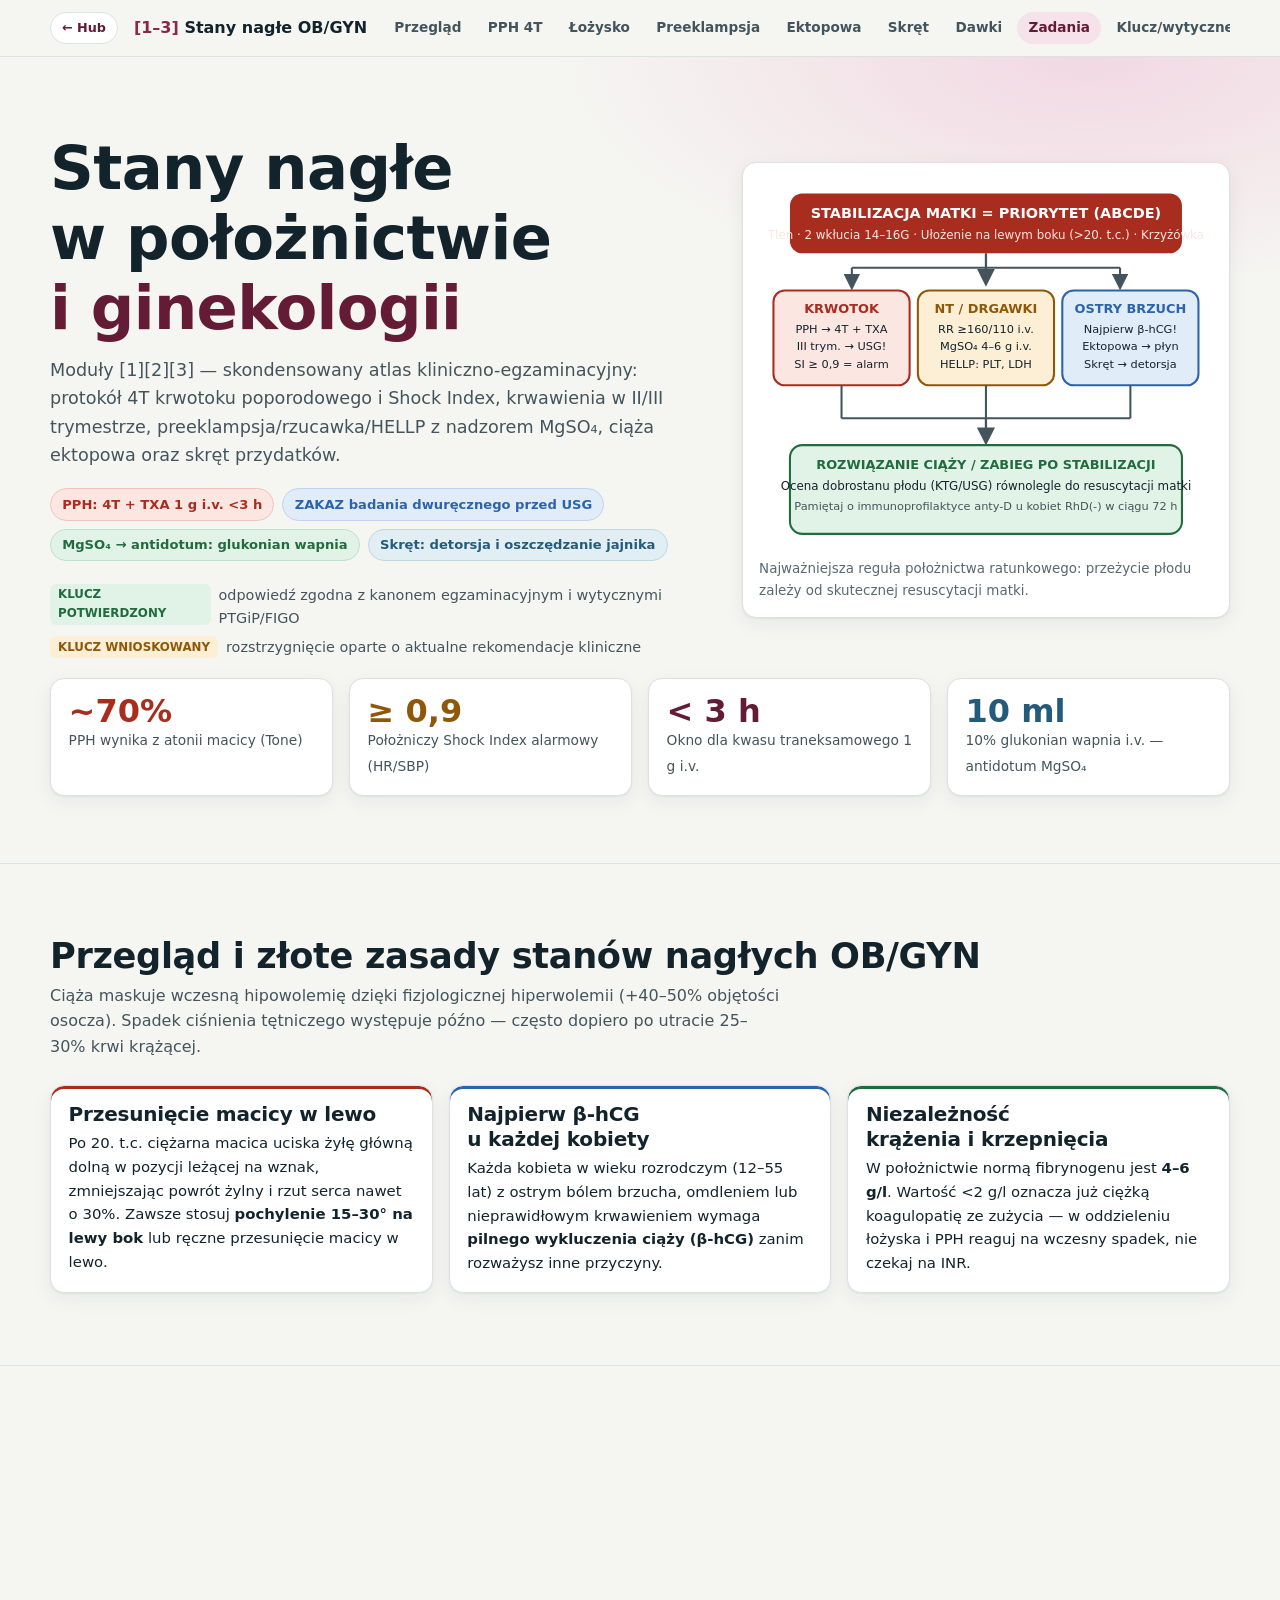
==== atlasy/modul-1-stany-nagle-poloznicze/index.html @ 87014110 "Add Ginekologia & Położnictwo V Hub" ====
<!DOCTYPE html>
<html lang="pl">
<head>
<script>
try{
  if(window.self!==window.top)document.documentElement.classList.add('hub-embedded');
  const t=localStorage.getItem('ginpol_hub_theme')||'auto';
  if(t==='dark'||(t==='auto'&&window.matchMedia('(prefers-color-scheme: dark)').matches))document.documentElement.dataset.theme='dark';
}catch(e){}
window.addEventListener('storage',e=>{
  if(e.key==='ginpol_hub_theme'){
    const t=e.newValue||'auto';
    if(t==='dark'||(t==='auto'&&window.matchMedia('(prefers-color-scheme: dark)').matches))document.documentElement.dataset.theme='dark';
    else delete document.documentElement.dataset.theme;
  }
});
window.addEventListener('message',e=>{
  if(e.data&&e.data.type==='SET_THEME'){
    if(e.data.theme==='dark')document.documentElement.dataset.theme='dark';
    else delete document.documentElement.dataset.theme;
  }
});
</script>
<meta charset="utf-8">
<meta name="viewport" content="width=device-width,initial-scale=1,viewport-fit=cover">
<title>[1–3] Stany nagłe w położnictwie i ginekologii — atlas kliniczny</title>
<link rel="preconnect" href="https://api.fontshare.com">
<link href="https://api.fontshare.com/v2/css?f[]=satoshi@400,500,700&f[]=cabinet-grotesk@700,800&display=swap" rel="stylesheet" crossorigin="anonymous" media="print" onload="this.media='all'"><noscript><link href="https://api.fontshare.com/v2/css?f[]=satoshi@400,500,700&f[]=cabinet-grotesk@700,800&display=swap" rel="stylesheet" crossorigin="anonymous"></noscript>
<link rel="stylesheet" href="../atlas-base.css">
<link rel="stylesheet" href="style.css">
<link rel="stylesheet" href="../atlas-mobile.css">
</head>
<body>
<nav class="nav" aria-label="Nawigacja sekcji atlasu"><div class="wrap">
  <a class="hub-back" href="../../index.html#/atlasy">← Hub</a>
  <div class="brand"><b>[1–3]</b> <span>Stany nagłe OB/GYN</span></div>
  <ul id="navlist">
    <li><a href="#przeglad">Przegląd</a></li>
    <li><a href="#pph">PPH 4T</a></li>
    <li><a href="#lozysko">Łożysko</a></li>
    <li><a href="#preeklampsja">Preeklampsja</a></li>
    <li><a href="#ektopowa">Ektopowa</a></li>
    <li><a href="#skret">Skręt</a></li>
    <li><a href="#dawki">Dawki</a></li>
    <li><a href="#zadania">Zadania</a></li>
    <li><a href="#klucz">Klucz/wytyczne</a></li>
    <li><a href="#pulapki">Pułapki</a></li>
  </ul>
</div></nav>

<header class="hero"><div class="wrap grid">
  <div>
    <h1>Stany nagłe w położnictwie<br><span>i ginekologii</span></h1>
    <p class="sub">Moduły [1][2][3] — skondensowany atlas kliniczno-egzaminacyjny: protokół 4T krwotoku poporodowego i Shock Index, krwawienia w II/III trymestrze, preeklampsja/rzucawka/HELLP z nadzorem MgSO₄, ciąża ektopowa oraz skręt przydatków.</p>
    <div class="chips">
      <span class="chip s">PPH: 4T + TXA 1 g i.v. &lt;3 h</span>
      <span class="chip i">ZAKAZ badania dwuręcznego przed USG</span>
      <span class="chip e">MgSO₄ → antidotum: glukonian wapnia</span>
      <span class="chip f">Skręt: detorsja i oszczędzanie jajnika</span>
    </div>
    <div class="legend">
      <div><span class="kb src">KLUCZ POTWIERDZONY</span> odpowiedź zgodna z kanonem egzaminacyjnym i wytycznymi PTGiP/FIGO</div>
      <div><span class="kb inf">KLUCZ WNIOSKOWANY</span> rozstrzygnięcie oparte o aktualne rekomendacje kliniczne</div>
    </div>
  </div>
  <figure class="fig" aria-label="Schemat szybkiego triażu w stanach nagłych OB/GYN">
    <svg viewBox="0 0 440 360" role="img" aria-label="Schemat ABCDE i kierunków działania w stanach nagłych położniczo-ginekologicznych">
      <defs>
        <marker id="arr1" markerWidth="8" markerHeight="8" refX="6" refY="4" orient="auto">
          <path d="M0,0 L8,4 L0,8 Z" fill="#44545D"/>
        </marker>
      </defs>
      <rect x="30" y="14" width="380" height="58" rx="12" fill="#A82D1E"/>
      <text x="220" y="38" text-anchor="middle" font-size="14" font-weight="800" fill="#FFFFFF">STABILIZACJA MATKI = PRIORYTET (ABCDE)</text>
      <text x="220" y="58" text-anchor="middle" font-size="11.5" fill="#FBE6E2">Tlen · 2 wkłucia 14–16G · Ułożenie na lewym boku (&gt;20. t.c.) · Krzyżówka</text>

      <line x1="220" y1="72" x2="220" y2="100" stroke="#44545D" stroke-width="2.2" marker-end="url(#arr1)"/>
      <line x1="90" y1="86" x2="350" y2="86" stroke="#44545D" stroke-width="2"/>
      <line x1="90" y1="86" x2="90" y2="104" stroke="#44545D" stroke-width="2" marker-end="url(#arr1)"/>
      <line x1="350" y1="86" x2="350" y2="104" stroke="#44545D" stroke-width="2" marker-end="url(#arr1)"/>

      <rect x="14" y="108" width="132" height="92" rx="11" fill="#FBE6E2" stroke="#A82D1E" stroke-width="2"/>
      <text x="80" y="130" text-anchor="middle" font-size="12.5" font-weight="800" fill="#A82D1E">KRWOTOK</text>
      <text x="80" y="149" text-anchor="middle" font-size="11" fill="#13232C">PPH → 4T + TXA</text>
      <text x="80" y="166" text-anchor="middle" font-size="11" fill="#13232C">III trym. → USG!</text>
      <text x="80" y="183" text-anchor="middle" font-size="11" fill="#13232C">SI ≥ 0,9 = alarm</text>

      <rect x="154" y="108" width="132" height="92" rx="11" fill="#FCEFD6" stroke="#8F5808" stroke-width="2"/>
      <text x="220" y="130" text-anchor="middle" font-size="12.5" font-weight="800" fill="#8F5808">NT / DRGAWKI</text>
      <text x="220" y="149" text-anchor="middle" font-size="11" fill="#13232C">RR ≥160/110 i.v.</text>
      <text x="220" y="166" text-anchor="middle" font-size="11" fill="#13232C">MgSO₄ 4–6 g i.v.</text>
      <text x="220" y="183" text-anchor="middle" font-size="11" fill="#13232C">HELLP: PLT, LDH</text>

      <rect x="294" y="108" width="132" height="92" rx="11" fill="#E1ECF9" stroke="#2B63AE" stroke-width="2"/>
      <text x="360" y="130" text-anchor="middle" font-size="12.5" font-weight="800" fill="#2B63AE">OSTRY BRZUCH</text>
      <text x="360" y="149" text-anchor="middle" font-size="11" fill="#13232C">Najpierw β-hCG!</text>
      <text x="360" y="166" text-anchor="middle" font-size="11" fill="#13232C">Ektopowa → płyn</text>
      <text x="360" y="183" text-anchor="middle" font-size="11" fill="#13232C">Skręt → detorsja</text>

      <line x1="80" y1="200" x2="80" y2="232" stroke="#44545D" stroke-width="2"/>
      <line x1="220" y1="200" x2="220" y2="232" stroke="#44545D" stroke-width="2"/>
      <line x1="360" y1="200" x2="360" y2="232" stroke="#44545D" stroke-width="2"/>
      <line x1="80" y1="232" x2="360" y2="232" stroke="#44545D" stroke-width="2"/>
      <line x1="220" y1="232" x2="220" y2="254" stroke="#44545D" stroke-width="2.2" marker-end="url(#arr1)"/>

      <rect x="30" y="258" width="380" height="86" rx="12" fill="#E1F3E7" stroke="#216B3E" stroke-width="2"/>
      <text x="220" y="281" text-anchor="middle" font-size="12.5" font-weight="800" fill="#216B3E">ROZWIĄZANIE CIĄŻY / ZABIEG PO STABILIZACJI</text>
      <text x="220" y="301" text-anchor="middle" font-size="11.5" fill="#13232C">Ocena dobrostanu płodu (KTG/USG) równolegle do resuscytacji matki</text>
      <text x="220" y="321" text-anchor="middle" font-size="11" fill="#44545D">Pamiętaj o immunoprofilaktyce anty-D u kobiet RhD(-) w ciągu 72 h</text>
    </svg>
    <figcaption>Najważniejsza reguła położnictwa ratunkowego: przeżycie płodu zależy od skutecznej resuscytacji matki.</figcaption>
  </figure>
</div>
<div class="wrap">
  <div class="kpis">
    <div class="kpi r"><b>~70%</b><span>PPH wynika z atonii macicy (Tone)</span></div>
    <div class="kpi a"><b>≥ 0,9</b><span>Położniczy Shock Index alarmowy (HR/SBP)</span></div>
    <div class="kpi"><b>&lt; 3 h</b><span>Okno dla kwasu traneksamowego 1 g i.v.</span></div>
    <div class="kpi v"><b>10 ml</b><span>10% glukonian wapnia i.v. — antidotum MgSO₄</span></div>
  </div>
</div></header>

<main>
<!-- ============ PRZEGLĄD ============ -->
<section id="przeglad"><div class="wrap">
  <h2>Przegląd i złote zasady stanów nagłych OB/GYN</h2>
  <p class="lead">Ciąża maskuje wczesną hipowolemię dzięki fizjologicznej hiperwolemii (+40–50% objętości osocza). Spadek ciśnienia tętniczego występuje późno — często dopiero po utracie 25–30% krwi krążącej.</p>
  <div class="grid3">
    <div class="tcard r">
      <h3>Przesunięcie macicy w lewo</h3>
      <p>Po 20. t.c. ciężarna macica uciska żyłę główną dolną w pozycji leżącej na wznak, zmniejszając powrót żylny i rzut serca nawet o 30%. Zawsze stosuj <b>pochylenie 15–30° na lewy bok</b> lub ręczne przesunięcie macicy w lewo.</p>
    </div>
    <div class="tcard b">
      <h3>Najpierw β-hCG u każdej kobiety</h3>
      <p>Każda kobieta w wieku rozrodczym (12–55 lat) z ostrym bólem brzucha, omdleniem lub nieprawidłowym krwawieniem wymaga <b>pilnego wykluczenia ciąży (β-hCG)</b> zanim rozważysz inne przyczyny.</p>
    </div>
    <div class="tcard g">
      <h3>Niezależność krążenia i krzepnięcia</h3>
      <p>W położnictwie normą fibrynogenu jest <b>4–6 g/l</b>. Wartość &lt;2 g/l oznacza już ciężką koagulopatię ze zużycia — w oddzieleniu łożyska i PPH reaguj na wczesny spadek, nie czekaj na INR.</p>
    </div>
  </div>
</div></section>

<!-- ============ PPH ============ -->
<section id="pph"><div class="wrap">
  <h2>Krwotok poporodowy (PPH) — protokół 4T i Shock Index</h2>
  <p class="lead">Definicja klasyczna PTGiP/WHO: utrata krwi ≥500 ml po porodzie drogami natury lub ≥1000 ml po cięciu cesarskim (pierwotny ≤24 h, wtórny &gt;24 h do 6–12 tyg.). Wybierz element 4T, aby zobaczyć postępowanie.</p>

  <div class="t4-grid" id="t4Tabs" role="tablist" aria-label="Przyczyny PPH 4T">
    <button class="t4-btn" role="tab" aria-selected="true" data-t4="tone">
      <span class="t4-pct">70%</span>
      <strong>1. Tone (Atonia)</strong>
      <small>Miękka, wysoka macica</small>
    </button>
    <button class="t4-btn" role="tab" aria-selected="false" data-t4="trauma">
      <span class="t4-pct">20%</span>
      <strong>2. Trauma (Urazy)</strong>
      <small>Twarda macica + krew</small>
    </button>
    <button class="t4-btn" role="tab" aria-selected="false" data-t4="tissue">
      <span class="t4-pct">10%</span>
      <strong>3. Tissue (Tkanki)</strong>
      <small>Resztki łożyska, PAS</small>
    </button>
    <button class="t4-btn" role="tab" aria-selected="false" data-t4="thrombin">
      <span class="t4-pct">1%</span>
      <strong>4. Thrombin (DIC)</strong>
      <small>Brak skrzepu, fibrynogen &lt;2</small>
    </button>
  </div>
  <div class="card" id="t4Panel" role="tabpanel"></div>

  <div class="grid2" style="margin-top:1.2rem">
    <div class="card">
      <h3>Indeks wstrząsowy (Shock Index = HR / SBP)</h3>
      <p class="small">W położnictwie czulszy od samego RR i szacowania wizualnego objętości krwi (które zaniża stratę o 30–50%).</p>
      <div class="si-calc">
        <label>Tętno — HR (/min)<input type="number" id="siHr" value="112" min="40" max="220"></label>
        <label>Ciśnienie skurczowe — SBP (mmHg)<input type="number" id="siSbp" value="95" min="40" max="220"></label>
        <div class="si-res" id="siOut" role="status"></div>
      </div>
      <div class="tw" style="margin-top:.85rem"><table id="siTable"></table></div>
    </div>
    <div class="card">
      <h3>Pierwsze 15 minut w PPH — sekwencja ratunkowa</h3>
      <div class="steps" style="margin-top:.7rem">
        <div class="step r"><div><b>Wezwij pomoc i oznacz czas „0”</b> — położnik, anestezjolog, bank krwi; 2 wkłucia 14–16G, krew na krzyżówkę, morfologię i fibrynogen.</div></div>
        <div class="step"><div><b>Masaż macicy + cewnik Foleya</b> — pusty pęcherz ułatwia obkurczenie macicy i pozwala mierzyć godzinową diurezę.</div></div>
        <div class="step b"><div><b>Uterotoniki + TXA 1 g i.v.</b> — oksytocyna 5 j.m. i.v. + wlew; TXA 1 g i.v. w 10 min (&lt;3 h od porodu). Unikaj metyloergometryny w NT!</div></div>
        <div class="step a"><div><b>Szukaj przyczyny (4T)</b> — kontrola popłodu, wzierniki (szyjka/pochwa), USG jamy macicy, korekcja fibrynogenu (&lt;2 g/l).</div></div>
        <div class="step g"><div><b>Eskalacja hemostatyczna</b> — balon Bakri, szew B-Lynch, embolizacja/podwiązanie tętnic macicznych, w ostateczności histerektomia.</div></div>
      </div>
    </div>
  </div>
</div></section>

<!-- ============ ŁOŻYSKO ============ -->
<section id="lozysko"><div class="wrap">
  <h2>Krwawienie w II/III trymestrze: łożysko przodujące vs oddzielenie</h2>
  <p class="lead">Dwie kluczowe przyczyny krwawienia przedporodowego wymagające odmiennego postępowania. Różnicowanie opiera się na bólu, napięciu macicy, stanie płodu i wyniku USG.</p>

  <div class="callout red" style="margin-bottom:1.2rem">
    <b class="k">ZAKAZ BADANIA DWURĘCZNEGO PRZED USG!</b>
    U każdej ciężarnej po 20. t.c. z krwawieniem z dróg rodnych badanie palpacyjne przez pochwę przed wykluczeniem łożyska przodującego (<em>placenta praevia</em>) w USG może rozerwać naczynia łożyskowe i wywołać katastrofalny, śmiertelny krwotok. Najpierw USG!
  </div>

  <div class="tw"><table class="vs" id="placentaTable"></table></div>

  <div class="grid2" style="margin-top:1.1rem">
    <div class="callout amber">
      <b class="k">Naczynia przodujące (Vasa praevia)</b>
      Pęknięcie błon płodowych (spontaniczne lub amniotomia) + natychmiastowe bezbolesne krwawienie + <b>nagła ciężka bradykardia / zapis sinusoidalny płodu</b>. Krew jest krwią PŁODU — wykrwawienie następuje w minuty → natychmiastowe cięcie cesarskie!
    </div>
    <div class="callout blue">
      <b class="k">Pęknięcie macicy (Ruptura uteri)</b>
      Pacjentka z blizną po CC w trakcie porodu: nagły rozrywający ból, ustanie czynności skurczowej, wycofanie części przodującej, ciężka bradykardia płodu i wstrząs matki → natychmiastowa laparotomia.
    </div>
  </div>
</div></section>

<!-- ============ PREEKLAMPSJA ============ -->
<section id="preeklampsja"><div class="wrap">
  <h2>Preeklampsja, rzucawka i zespół HELLP</h2>
  <p class="lead">Preeklampsja to nowo powstałe nadciśnienie tętnicze (≥140/90 mmHg po 20. t.c.) z towarzyszącym białkomoczem LUB objawami uszkodzenia narządowego. Jedynym leczeniem przyczynowym jest zakończenie ciąży.</p>

  <div class="grid3">
    <div class="tcard a">
      <h3>Cechy ciężkiej preeklampsji</h3>
      <ul>
        <li>RR ≥160/110 mmHg (2 pomiary w odstępie 15 min — stan nagły!)</li>
        <li>Małopłytkowość &lt;100 G/l</li>
        <li>Wzrost AST/ALT ≥2× GGN lub silny ból w prawym podżebrzu/nadbrzuszu</li>
        <li>Kreatynina &gt;1,1 mg/dl (lub podwojenie)</li>
        <li>Obrzęk płuc</li>
        <li>Zaburzenia OUN/wzrokowe (ból głowy, mroczki, wygórowane odruchy)</li>
      </ul>
    </div>
    <div class="tcard r">
      <h3>Zespół HELLP (kryteria Tennessee)</h3>
      <ul>
        <li><b>H — Hemolysis:</b> LDH &gt;600 U/l, schizocyty w rozmazie, ↓ haptoglobina, ↑ bilirubina pośrednia</li>
        <li><b>EL — Elevated Liver enzymes:</b> AST/ALT ≥2× GGN (&gt;70 U/l)</li>
        <li><b>LP — Low Platelets:</b> PLT &lt;100 G/l (klasa I &lt;50 G/l)</li>
      </ul>
      <p class="small" style="margin-top:.5rem">Uwaga: u 15–20% pacjentek z HELLP RR lub białkomocz mogą być początkowo prawidłowe!</p>
    </div>
    <div class="tcard v">
      <h3>Rzucawka (Eclampsia)</h3>
      <ul>
        <li>Nowe napady toniczno-kloniczne u kobiety z preeklampsją (przed, w trakcie lub nawet do 4–6 tyg. po porodzie).</li>
        <li><b>Kolejność:</b> zabezpiecz drogi oddechowe (lewy bok) + tlen → <b>MgSO₄ 4–6 g i.v.</b> (lek I rzutu, skuteczniejszy niż diazepam/fenytoina!) → obniż RR &lt;160/110.</li>
        <li><b>Dopiero po stabilizacji</b> zdecyduj o rozwiązaniu ciąży.</li>
      </ul>
    </div>
  </div>

  <div class="grid2" style="margin-top:1.1rem">
    <div class="card">
      <h3>Protokół i monitorowanie siarczanu magnezu (MgSO₄)</h3>
      <ul class="tight" style="margin-top:.45rem">
        <li><b>Dawka nasycająca:</b> 4–6 g i.v. w 15–20 minut.</li>
        <li><b>Wlew podtrzymujący:</b> 1–2 g/h i.v. w pompie infuzyjnej przez minimum 24 h od porodu lub ostatniego napadu.</li>
        <li><b>Obowiązkowe monitorowanie przyłóżkowe:</b>
          (1) obecność odruchów kolanowych,
          (2) częstość oddechów ≥12–16/min,
          (3) diureza godzinowa ≥25–30 ml/h (Mg²⁺ wydalany wyłącznie przez nerki!).</li>
      </ul>
    </div>
    <div class="callout red">
      <b class="k">Zatrucie MgSO₄ i antidotum</b>
      Progresja objawów toksyczności: <b>zniesienie odruchów kolanowych</b> (7–10 mEq/l) → <b>depresja oddechowa &lt;12/min</b> (10–13 mEq/l) → <b>zatrzymanie krążenia</b> (&gt;15–25 mEq/l).<br>
      <b>Postępowanie natychmiastowe:</b> wstrzymaj wlew MgSO₄, podaj tlen i wstrzyknij <b>10% glukonian wapnia 10 ml (= 1 g) i.v. powoli w ciągu 3–5 minut</b>. Nie czekaj na wynik magnezu z laboratorium!
    </div>
  </div>
</div></section>

<!-- ============ CIĄŻA EKTOPOWA ============ -->
<section id="ektopowa"><div class="wrap">
  <h2>Ciąża ektopowa (pozamaciczna)</h2>
  <p class="lead">Najczęstsza przyczyna zgonów ciężarnych w I trymestrze (95% w jajowodzie, głównie bańka). Klasyczna triada (brak miesiączki + ból podbrzusza + plamienie) występuje tylko u części pacjentek.</p>

  <div class="grid2">
    <div class="card">
      <h3>Algorytm diagnostyczny (β-hCG + USG TV)</h3>
      <div class="flow" style="margin-top:.7rem">
        <div class="fn start">Dodatni test ciążowy + ból / plamienie w I trymestrze</div>
        <div class="ar">▼</div>
        <div class="fn amber"><b>Ocena stabilności hemodynamicznej + USG TV + β-hCG</b><small>Strefa dyskryminacyjna USG TV: 1500–2000 (wg nowszych ACOG do 3500) mIU/ml</small></div>
        <div class="ar">▼</div>
        <div class="branch">
          <div>
            <div class="fn red"><b>Niestabilna / wolny płyn / objaw Kehra</b><small>Pęknięta ciąża ektopowa</small></div>
            <div class="ar">▼</div>
            <div class="fn red"><b>Pilna operacja + resuscytacja</b><small>Laparoskopia (salpingektomia) lub laparotomia. ZAKAZ MTX!</small></div>
          </div>
          <div>
            <div class="fn green"><b>Stabilna, niepęknięta</b><small>Brak FHR, pęcherzyk &lt;3,5–4 cm, β-hCG &lt;5000</small></div>
            <div class="ar">▼</div>
            <div class="fn blue"><b>Metotreksat 50 mg/m² i.m.</b><small>Kontrola β-hCG dzień 4. i 7. (oczekiwany spadek ≥15%)</small></div>
          </div>
        </div>
      </div>
    </div>
    <div class="stack">
      <div class="card">
        <h3>Kinetyka β-hCG i pułapki</h3>
        <ul class="tight" style="margin-top:.45rem">
          <li>W prawidłowej wczesnej ciąży wewnątrzmacicznej β-hCG rośnie o min. <b>53–66% w ciągu 48 h</b> (klasycznie „podwaja się”).</li>
          <li>Wzrost wolniejszy, plateau lub powolny spadek przy pustej jamie macicy silnie sugeruje ciążę ektopową (PUL — <em>pregnancy of unknown location</em>).</li>
          <li><b>Pseudopęcherzyk</b> w jamie macicy (płyn w środku bez obrączki trofoblastu i bez pęcherzyka żółtkowego) nie potwierdza ciąży wewnątrzmacicznej!</li>
          <li><b>Objaw Kehra:</b> ból promieniujący do barku wskutek drażnienia kopuły przepony przez krew w jamie otrzewnej.</li>
        </ul>
      </div>
      <div class="callout amber">
        <b class="k">Bezwzględne przeciwwskazania do metotreksatu (MTX)</b>
        Niestabilność hemodynamiczna / podejrzenie pęknięcia, obecna czynność serca zarodka (względne/silne), ciąża heterotopowa, karmienie piersią, niewydolność nerek/wątroby, małopłytkowość/leukopenia, brak możliwości kontroli. Pamiętaj o <b>anty-D u RhD(-)</b>!
      </div>
    </div>
  </div>
</div></section>

<!-- ============ SKRĘT PRZYDATKÓW ============ -->
<section id="skret"><div class="wrap">
  <h2>Skręt przydatków (torsio adnexorum)</h2>
  <p class="lead">Ostry stan ginekologiczny grożący martwicą jajnika i utratą płodności. Najczęściej towarzyszy łagodnej torbieli &gt;5 cm (np. potworniak dojrzały / torbiel skórzasta) lub stymulacji owulacji; częstszy po stronie prawej (esica stabilizuje lewą stronę).</p>

  <div class="grid2">
    <div class="tcard b">
      <h3>Obraz kliniczny i diagnostyka</h3>
      <ul>
        <li><b>Nagły, ostry, jednostronny ból podbrzusza</b> (może być falujący przy niepełnym/nawracającym skręcie), silne <b>nudności i wymioty</b> (~70%).</li>
        <li>Wyklucz ciążę (β-hCG) — choć skręt zdarza się również w ciąży (np. torbiel ciałka żółtego w I trymestrze).</li>
        <li><b>USG TV:</b> powiększony, obrzęknięty jajnik z pęcherzykami zepchniętymi na obwód („naszyjnik pereł”), wolny płyn, objaw wiru szypuły (<em>whirlpool sign</em>).</li>
        <li><b>Doppler:</b> brak przepływu potwierdza podejrzenie, ale <b>PRAWIDŁOWY przepływ NIE WYKLUCZA skrętu</b> (podwójne unaczynienie jajnika!).</li>
      </ul>
    </div>
    <div class="tcard g">
      <h3>Postępowanie operacyjne (oszczędzające!)</h3>
      <ul>
        <li><b>Pilna laparoskopia</b> — im szybsza interwencja, tym większa szansa na zachowanie rezerwy jajnikowej.</li>
        <li><b>Detorsja (odkręcenie) i pozostawienie jajnika</b> u kobiet w wieku rozrodczym — nawet gdy śródoperacyjnie jajnik jest ciemnosiny/obrzęknięty!</li>
        <li>W miarę możliwości wyłuszczenie torbieli (cystektomia), gdy tkanki na to pozwalają (lub odroczenie cystektomii przy ekstremalnym obrzęku).</li>
        <li>Adneksektomia jest zarezerwowana niemal wyłącznie dla kobiet po menopauzie lub przy wyraźnym rozpadzie martwiczym/podejrzeniu nowotworu złośliwego.</li>
      </ul>
    </div>
  </div>
</div></section>

<!-- ============ DAWKI ============ -->
<section id="dawki"><div class="wrap">
  <h2>Leki, dawki i odtrutki w stanach nagłych</h2>
  <p class="lead">Zestawienie dawek ratunkowych do szybkiej powtórki przed zaliczeniem i OSCE. Zawsze weryfikuj dawkę z ChPL i protokołem oddziału.</p>
  <div class="tw"><table class="dose" id="doseTable"></table></div>
</div></section>

<!-- ============ ZADANIA ============ -->
<section id="zadania"><div class="wrap">
  <h2>Zadania kliniczno-egzaminacyjne (synchronizowane z Hubem)</h2>
  <p class="lead">Rozwiąż 5 przypadków z modułów [1–3]. Odpowiedzi automatycznie synchronizują się z postępem w Hubie (<code>nagle-ob-q1</code>–<code>nagle-ob-q5</code>).</p>
  <div class="qtools">
    <div class="filters" id="qFilters" style="margin:0"></div>
    <span class="sp"></span>
    <button class="btn o" id="resetQ" type="button">Resetuj</button>
  </div>
  <div id="quiz"></div>
  <div class="score" id="score" role="status">Wynik: 0 / 0</div>
</div></section>

<!-- ============ KLUCZ VS WYTYCZNE ============ -->
<section id="klucz"><div class="wrap">
  <h2>Podwójna prawda: pod zaliczenie kontra aktualnie klinicznie</h2>
  <p class="lead">Zestawienie najczęstszych rozbieżności między starszymi kluczami testowymi a aktualnymi rekomendacjami PTGiP, FIGO, RCOG i ACOG.</p>
  <div class="dual-list" id="dualCards"></div>
</div></section>

<!-- ============ PUŁAPKI ============ -->
<section id="pulapki"><div class="wrap">
  <h2>Red flags, perełki i pułapki egzaminacyjne</h2>
  <div class="grid3">
    <div class="callout red">
      <b class="k">Red flags</b>
      <ul class="tight">
        <li>Krwawienie w II/III trymestrze — ZAKAZ badania dwuręcznego przed USG</li>
        <li>Shock Index ≥0,9 (mimo „normalnego” RR!)</li>
        <li>Fibrynogen &lt;2 g/l w ciąży = ciężka koagulopatia</li>
        <li>Brak odruchów kolanowych / RR &lt;12/min przy MgSO₄</li>
        <li>Objaw Kehra (ból barku) + omdlenie + β-hCG(+)</li>
      </ul>
    </div>
    <div class="callout green">
      <b class="k">High-yield</b>
      <ul class="tight">
        <li>PPH 4T: 70% Tone, 20% Trauma, 10% Tissue, 1% Thrombin</li>
        <li>TXA 1 g i.v. w ciągu 3 h w każdym PPH (WOMAN)</li>
        <li>Rzucawka: MgSO₄ to lek z wyboru (nie diazepam!)</li>
        <li>Antidotum MgSO₄: 10% glukonian wapnia 10 ml i.v.</li>
        <li>Skręt: pilna laparoskopia + detorsja (oszczędź jajnik)</li>
      </ul>
    </div>
    <div class="callout amber">
      <b class="k">Klasyczne pułapki</b>
      <ul class="tight">
        <li>Podanie metyloergometryny w atonii u kobiety z preeklampsją</li>
        <li>Wykluczenie skrętu przydatków na podstawie zachowanego Dopplera</li>
        <li>Wykluczenie oddzielenia łożyska na podstawie prawidłowego USG</li>
        <li>Rozpoczęcie CC w trakcie czynnego napadu rzucawki bez stabilizacji</li>
        <li>Podanie MTX niestabilnej pacjentce z pękniętą ciążą ektopową</li>
      </ul>
    </div>
  </div>
</div></section>
</main>

<footer id="zrodla"><div class="wrap">
  <h2>Źródła i zastrzeżenie edukacyjne</h2>
  <ul class="tight" id="srcList" style="margin-top:.5rem"></ul>
  <p class="small" style="margin-top:.9rem">Materiał ma wyłącznie charakter edukacyjny do nauki na V roku medycyny. Nie zastępuje aktualnych wytycznych PTGiP/FIGO/MZ, ChPL ani konsultacji przy łóżku pacjentki.</p>
</div></footer>

<script src="data.js"></script>
<script src="app.js"></script>
<script src="../atlas-hub-sync.js"></script>
</body>
</html>
---- atlasy/atlas-base.css ----
/* Wspólny arkusz bazowy dla atlasów spójnych z systemem Hub (Cabinet Grotesk + Satoshi) */
:root{
  --bg:#F5F6F2; --surface:#FFFFFF; --surface-2:#EEF2F0; --ink:#13232C; --ink-2:#44545D; --ink-inv:#FFFFFF; --on-accent:#FFFFFF; --muted:#596870; --line:#DCE2E0;
  --teal:#8A284C; --teal-d:#641B36; --teal-l:#F6E2EA; --teal-2:#B0456B;
  --red:#A82D1E; --red-l:#FBE6E2; --red-b:#F0C4BC;
  --amber:#8F5808; --amber-l:#FCEFD6;
  --blue:#2B63AE; --blue-l:#E1ECF9; --blue-b:#BFD4EE;
  --green:#216B3E; --green-l:#E1F3E7; --green-b:#BFE2CB;
  --violet:#245B7A; --violet-l:#E1EFF5; --violet-b:#BFD8E4;
  --edge:#B5C0C3; --nav-bg:rgba(245,246,242,.92); --hero-glow:#F2D8E3; --focus-ring:#D48BA6;
  --font-display:'Cabinet Grotesk','Satoshi',system-ui,sans-serif;
  --font-body:'Satoshi','Inter',system-ui,sans-serif;
  --r:14px; --shadow:0 1px 2px rgba(19,35,44,.06),0 6px 20px rgba(19,35,44,.06);
}
*{box-sizing:border-box;margin:0;padding:0}
html{scroll-behavior:smooth;scroll-padding-top:76px}
body{font-family:var(--font-body);font-size:16px;line-height:1.6;color:var(--ink);background:var(--bg);-webkit-font-smoothing:antialiased}
img,svg{max-width:100%;display:block}
a{color:var(--teal-d)}
h1,h2,h3{font-family:var(--font-display);line-height:1.15;letter-spacing:-.01em;font-weight:800;text-wrap:balance}
h2{font-size:clamp(1.6rem,3.2vw,2.2rem);margin-bottom:.4rem}
h3{font-size:1.25rem;line-height:1.25;font-weight:700;font-family:var(--font-body)}
h4{font-size:1rem;line-height:1.35;font-weight:700;font-family:var(--font-body)}
p{max-width:75ch}
.wrap{width:min(1180px,100% - 2rem);margin-inline:auto}
section{padding:clamp(2.5rem,6vw,4.5rem) 0;border-top:1px solid var(--line)}
.eyebrow{font-size:.8rem;font-weight:700;letter-spacing:.08em;text-transform:uppercase;color:var(--teal-d);margin-bottom:.4rem}
.lead{color:var(--ink-2);margin-bottom:1.6rem;max-width:72ch}

/* nav */
.nav{position:sticky;top:0;z-index:50;background:var(--nav-bg);backdrop-filter:blur(10px);border-bottom:1px solid var(--line)}
.nav .wrap{display:flex;align-items:center;gap:1rem;height:56px}
.brand{font-family:var(--font-display);font-weight:800;white-space:nowrap;font-size:1rem}
.brand b{color:var(--teal)}
.nav ul{display:flex;gap:.25rem;list-style:none;overflow-x:auto;scrollbar-width:none;flex:1}
.nav ul::-webkit-scrollbar{display:none}
.nav a{display:block;padding:.35rem .7rem;border-radius:999px;font-size:.85rem;font-weight:600;color:var(--ink-2);text-decoration:none;white-space:nowrap}
.nav a:hover,.nav a.on{background:var(--teal-l);color:var(--teal-d)}
.nav .hub-back{display:inline-flex;align-items:center;gap:.3rem;padding:.3rem .68rem;border-radius:999px;border:1px solid var(--line);background:var(--surface);color:var(--teal-d);font-size:.8rem;font-weight:700;text-decoration:none;white-space:nowrap;flex-shrink:0}
.nav .hub-back:hover{border-color:var(--teal);background:var(--teal-l)}

/* hero */
.hero{padding:clamp(2rem,5vw,4rem) 0 clamp(2rem,4vw,3rem);border:0;background:
 radial-gradient(900px 400px at 85% 0%,var(--hero-glow) 0,transparent 60%),var(--bg)}
.hero .grid{display:grid;grid-template-columns:1.15fr .85fr;gap:2rem;align-items:center}
.tag{display:inline-flex;align-items:center;gap:.35rem;font-size:.78rem;font-weight:700;padding:.18rem .6rem;border-radius:999px;background:var(--teal);color:var(--on-accent)}
.tag.l{background:var(--teal-l);color:var(--teal-d)}
.hero h1{font-size:clamp(2.2rem,5.2vw,3.8rem);margin:.8rem 0 .8rem}
.hero h1 span{color:var(--teal-d)}
.hero p.sub{font-size:1.1rem;color:var(--ink-2);margin-bottom:1.2rem}
.chips{display:flex;flex-wrap:wrap;gap:.5rem}
.chip{font-size:.82rem;font-weight:600;padding:.3rem .7rem;border-radius:999px;background:var(--surface);border:1px solid var(--line);color:var(--ink-2)}
.chip.s{background:var(--red-l);border-color:var(--red-b);color:var(--red)}
.chip.i{background:var(--blue-l);border-color:var(--blue-b);color:var(--blue)}
.chip.e{background:var(--green-l);border-color:var(--green-b);color:var(--green)}
.chip.f{background:var(--violet-l);border-color:var(--violet-b);color:var(--violet)}
.legend{margin-top:1.4rem;display:grid;gap:.4rem;font-size:.9rem;color:var(--ink-2)}
.legend div{display:flex;gap:.5rem;align-items:flex-start}

/* cards, boxes */
.card{background:var(--surface);border:1px solid var(--line);border-radius:var(--r);padding:1.2rem 1.3rem;box-shadow:var(--shadow)}
.kpis{display:grid;grid-template-columns:repeat(4,1fr);gap:1rem;margin:1.2rem 0}
.kpi{background:var(--surface);border:1px solid var(--line);border-radius:var(--r);padding:1rem 1.1rem;box-shadow:var(--shadow)}
.kpi b{display:block;font-family:var(--font-display);font-size:2rem;line-height:1;color:var(--teal-d)}
.kpi span{font-size:.86rem;color:var(--ink-2)}
.kpi.r b{color:var(--red)}.kpi.a b{color:var(--amber)}.kpi.v b{color:var(--violet)}
.tcard{background:var(--surface);border:1px solid var(--line);border-radius:var(--r);padding:1rem 1.1rem;box-shadow:var(--shadow),inset 0 3px 0 0 var(--tc,var(--teal));font-size:.93rem}
.tcard.r{--tc:var(--red)}.tcard.b{--tc:var(--blue)}.tcard.a{--tc:var(--amber)}.tcard.v{--tc:var(--violet)}.tcard.g{--tc:var(--green)}
.tcard h3{font-family:var(--font-display);font-size:1.25rem;line-height:1.25;margin-bottom:.3rem}
.tcard h4{font-family:var(--font-display);font-size:1rem;line-height:1.3;margin-bottom:.3rem}
.tcard ul{padding-left:1.1rem}.tcard li{margin:.18rem 0}
.tcard .em{font-size:1.3rem}
.pill{display:inline-block;font-size:.76rem;font-weight:700;padding:.08rem .5rem;border-radius:999px;margin:.1rem .15rem .1rem 0}
.pill.r{background:var(--red-l);color:var(--red)}.pill.g{background:var(--green-l);color:var(--green)}.pill.b{background:var(--blue-l);color:var(--blue)}.pill.a{background:var(--amber-l);color:var(--amber)}.pill.v{background:var(--violet-l);color:var(--violet)}
.tbadge{font-size:.72rem;font-weight:700;padding:.05rem .45rem;border-radius:6px;background:var(--surface-2);color:var(--ink-2)}
.tbadge.hub-sync-badge.is-ok{background:var(--green-l);color:var(--green)}
.tbadge.hub-sync-badge.is-bad{background:var(--amber-l);color:var(--amber)}
.btn{font:inherit;font-size:.88rem;font-weight:700;padding:.45rem .95rem;border-radius:999px;border:1px solid var(--teal);background:var(--teal);color:var(--on-accent);cursor:pointer}
.btn.o{background:var(--surface);color:var(--teal-d)}
.chk{list-style:none;display:grid;gap:.4rem}
.chk li{display:flex;gap:.55rem;align-items:flex-start}
.chk li::before{content:'';flex:0 0 18px;height:18px;margin-top:.2rem;border:2px solid var(--teal);border-radius:5px}
.chk.no li::before{content:'✕';border-color:var(--red);color:var(--red);font-size:.7rem;font-weight:800;text-align:center;line-height:14px}
.grid2{display:grid;grid-template-columns:repeat(2,1fr);gap:1rem}
.grid3{display:grid;grid-template-columns:repeat(3,1fr);gap:1rem}
.grid4{display:grid;grid-template-columns:repeat(4,1fr);gap:1rem}
.stack>*+*{margin-top:1rem}
.callout{border:1px solid rgba(138,40,76,.35);background:var(--teal-l);border-radius:10px;padding:.8rem 1rem;font-size:.95rem}
.callout.red{border-color:rgba(229,91,75,.45);background:var(--red-l)}
.callout.amber{border-color:rgba(229,154,36,.45);background:var(--amber-l)}
.callout.blue{border-color:rgba(78,143,230,.45);background:var(--blue-l)}
.callout.green{border-color:rgba(59,179,110,.45);background:var(--green-l)}
.callout b.k{display:block;font-size:.78rem;letter-spacing:.06em;text-transform:uppercase;margin-bottom:.15rem}
ul.tight{padding-left:1.1rem}ul.tight li{margin:.2rem 0}
.small{font-size:.88rem;color:var(--ink-2)}
.mod{display:inline-block;font-size:.72rem;font-weight:800;padding:.05rem .4rem;border-radius:6px;background:var(--ink);color:var(--ink-inv);margin-right:.15rem;vertical-align:middle}

/* tabs */
.tabs{display:flex;gap:.4rem;flex-wrap:wrap;margin-bottom:1rem}
.tabs button,.filters button{font:inherit;font-size:.88rem;font-weight:600;padding:.4rem .85rem;border-radius:999px;border:1px solid var(--line);background:var(--surface);color:var(--ink-2);cursor:pointer}
.tabs button[aria-selected=true],.filters button[aria-pressed=true]{background:var(--teal);border-color:var(--teal);color:var(--on-accent)}
.tabs button:focus-visible,.filters button:focus-visible,button:focus-visible,summary:focus-visible{outline:3px solid var(--focus-ring);outline-offset:2px}
.panel[hidden]{display:none}
.filters{display:flex;flex-wrap:wrap;gap:.4rem;margin-bottom:1rem}

/* tables */
.tw{overflow-x:auto;padding:.55rem .75rem;border:1px solid var(--line);border-radius:var(--r);background:var(--surface)}
.card .tw,.card .fig{border:0;border-radius:0;background:transparent;box-shadow:none;padding:0;margin-top:.5rem}
table{border-collapse:collapse;width:100%;font-size:.92rem}
th,td{padding:.6rem .8rem;text-align:left;vertical-align:top;border-bottom:1px solid var(--line)}
th{background:var(--surface-2);font-size:.8rem;text-transform:uppercase;letter-spacing:.04em;color:var(--ink-2)}
th:first-child{border-top-left-radius:8px}
th:last-child{border-top-right-radius:8px}
tr:last-child td{border-bottom:0}

/* abdomen map */
.map{display:grid;grid-template-columns:minmax(260px,420px) 1fr;gap:1.5rem;align-items:start}
.map svg .reg{fill:transparent;stroke:var(--ink);stroke-opacity:.25;stroke-dasharray:4 3;cursor:pointer;transition:fill .15s}
.map svg .reg:hover,.map svg .reg:focus{fill:rgba(138,40,76,.18);outline:none}
.map svg .reg.on{fill:rgba(138,40,76,.28);stroke-opacity:.9;stroke-dasharray:none}
.map svg text{font-family:var(--font-body)}
.rlist li{margin:.25rem 0}
.rl{display:inline-block;font-size:.72rem;font-weight:700;padding:0 .4rem;border-radius:5px;margin-right:.3rem}
.rl.s{background:var(--red-l);color:var(--red)}.rl.i{background:var(--blue-l);color:var(--blue)}.rl.e{background:var(--green-l);color:var(--green)}.rl.f{background:var(--violet-l);color:var(--violet)}

/* heat grid */
.heat th,.heat td{text-align:center;padding:.45rem .5rem}
.heat td:first-child,.heat th:first-child{text-align:left;min-width:220px}
.heat tr.grp td{background:var(--surface-2);font-weight:800;font-size:.78rem;text-transform:uppercase;letter-spacing:.05em;text-align:left;color:var(--ink-2)}
.c0{color:var(--edge)}
.c1,.c2,.c3{font-weight:700}
.c1{background:#E8F3F3;color:var(--teal-d)}
.c2{background:#A9D8DB;color:#064349}
.c3{background:var(--teal);color:var(--on-accent)}
.heat td[data-s=s].c3{background:var(--red);color:var(--ink-inv)}.heat td[data-s=s].c2{background:#F1B8AE;color:#6a1a10}.heat td[data-s=s].c1{background:#FAE3DF;color:var(--red)}
.heat td[data-s=i].c3{background:var(--blue);color:var(--ink-inv)}.heat td[data-s=i].c2{background:#AFC9EA;color:#10305c}.heat td[data-s=i].c1{background:#E6EEF9;color:var(--blue)}
.heat td[data-s=e].c3{background:var(--green);color:var(--ink-inv)}.heat td[data-s=e].c2{background:#A9DBB9;color:#103d20}.heat td[data-s=e].c1{background:#E6F4EB;color:var(--green)}
.heat td[data-s=f].c3{background:var(--violet);color:var(--ink-inv)}.heat td[data-s=f].c2{background:#B5D3E3;color:#143648}.heat td[data-s=f].c1{background:#E8F2F7;color:var(--violet)}

/* flow */
.flow{display:grid;gap:.6rem;justify-items:center}
.fn{width:min(100%,640px);padding:.75rem 1rem;border-radius:12px;border:2px solid var(--teal);background:var(--surface);text-align:center;font-size:.95rem}
.fn.start{background:var(--teal);color:var(--on-accent);border-color:var(--teal);font-weight:700}
.fn.red{border-color:var(--red);background:var(--red-l)}
.fn.amber{border-color:var(--amber);background:var(--amber-l)}
.fn.blue{border-color:var(--blue);background:var(--blue-l)}
.fn.green{border-color:var(--green);background:var(--green-l)}
.fn.violet{border-color:var(--violet);background:var(--violet-l)}
.fn b{display:block}
.ar{color:var(--muted);font-size:1.3rem;line-height:1}
.branch{display:grid;grid-template-columns:repeat(2,1fr);gap:1rem;width:100%}
.branch>div{display:grid;gap:.6rem;justify-items:center;align-content:start;padding:.8rem;border-radius:14px;background:rgba(255,255,255,.55);border:1px dashed var(--line)}
.branch .fn{width:100%}
.br3{grid-template-columns:repeat(3,1fr)}

/* disease cards */
.dcards{display:grid;grid-template-columns:repeat(2,1fr);gap:.8rem}
details.dc{background:var(--surface);border:1px solid var(--line);border-radius:12px;box-shadow:var(--shadow)}
details.dc[data-c=s]{border-color:rgba(229,91,75,.45)}details.dc[data-c=i]{border-color:rgba(78,143,230,.45)}details.dc[data-c=e]{border-color:rgba(59,179,110,.45)}details.dc[data-c=f]{border-color:rgba(79,163,204,.45)}
details.dc summary{cursor:pointer;padding:.85rem 1rem;list-style:none;display:flex;gap:.7rem;align-items:center}
details.dc summary::-webkit-details-marker{display:none}
details.dc summary .em{font-size:1.4rem}
details.dc summary .t{font-weight:700;flex:1}
details.dc summary .t small{display:block;font-weight:500;color:var(--muted);font-size:.8rem}
details.dc summary::after{content:'+';font-weight:800;color:var(--muted);font-size:1.2rem}
details.dc[open] summary::after{content:'–'}
.dc .body{padding:0 1rem 1rem;display:grid;gap:.5rem;font-size:.93rem}
.dc .body p{max-width:none}
.dc .row b{display:inline-block;min-width:92px;color:var(--ink-2);font-size:.78rem;text-transform:uppercase;letter-spacing:.04em}
.dc .pearl{background:var(--green-l);border-radius:8px;padding:.5rem .7rem}
.dc .trap{background:var(--amber-l);border-radius:8px;padding:.5rem .7rem}

/* quiz */
.q{background:var(--surface);border:1px solid var(--line);border-radius:var(--r);box-shadow:var(--shadow);margin-bottom:1rem;overflow:hidden}
.q header{display:flex;flex-wrap:wrap;gap:.4rem;align-items:center;padding:.7rem 1.1rem;background:var(--surface-2);border-bottom:1px solid var(--line);font-size:.8rem}
.q header .n{font-weight:800;font-family:var(--font-display);font-size:1rem;margin-right:.4rem}
.q .src{margin-left:auto;color:var(--muted);font-size:.78rem}
.q .stem{padding:1rem 1.1rem .4rem;font-weight:600}
.opts{list-style:none;padding:.3rem 1.1rem 1rem;display:grid;gap:.4rem}
.opt{display:flex;gap:.6rem;align-items:flex-start;width:100%;text-align:left;font:inherit;font-size:.95rem;padding:.55rem .8rem;border-radius:10px;border:1.5px solid var(--line);background:var(--surface);cursor:pointer}
.opt:hover{border-color:var(--teal)}
.opt .l{font-weight:800;min-width:1.2rem;color:var(--teal-d)}
.opt.ok{border-color:var(--green);background:var(--green-l)}
.opt.bad{border-color:var(--red);background:var(--red-l)}
.opt.key{border-color:var(--green);background:var(--green-l)}
.q .acts{display:flex;gap:.5rem;padding:0 1.1rem 1rem}
.q .acts button{font:inherit;font-size:.85rem;font-weight:600;padding:.35rem .8rem;border-radius:8px;border:1px solid var(--line);background:var(--surface);cursor:pointer}
.q .disc{padding:0 1.1rem 1.1rem;display:grid;gap:.6rem}
.q .disc[hidden]{display:none}
.kb{display:inline-block;font-size:.74rem;font-weight:700;padding:.1rem .5rem;border-radius:6px}
.kb.src{background:var(--green-l);color:var(--green)}.kb.inf{background:var(--amber-l);color:var(--amber)}.kb.unk{background:var(--surface-2);color:var(--ink-2)}
.cmp{display:grid;grid-template-columns:1fr 1fr;gap:.6rem}
.cmp>div{border-radius:10px;padding:.6rem .8rem;font-size:.92rem}
.cmp .a{background:var(--amber-l);border:1px solid rgba(229,154,36,.35)}
.cmp .b{background:var(--blue-l);border:1px solid rgba(78,143,230,.35)}
.cmp b.k{display:block;font-size:.74rem;text-transform:uppercase;letter-spacing:.05em}
.score{position:sticky;bottom:12px;margin-left:auto;width:max-content;background:var(--ink);color:var(--ink-inv);padding:.5rem 1rem;border-radius:999px;font-weight:700;font-size:.9rem;box-shadow:var(--shadow);z-index:20}

/* bars */
.bars{display:grid;gap:.45rem}
.bar{display:grid;grid-template-columns:minmax(120px,210px) 1fr 34px;gap:.6rem;align-items:center;font-size:.9rem}
.bar i{display:block;height:14px;border-radius:7px;background:linear-gradient(90deg,var(--teal),var(--teal-2))}

/* pas */
.pas label{display:flex;gap:.6rem;align-items:center;padding:.5rem .7rem;border:1px solid var(--line);border-radius:10px;background:var(--surface);cursor:pointer;font-size:.93rem}
.pas label:has(input:checked){border-color:var(--teal);background:var(--teal-l)}
.pas label b{margin-left:auto;color:var(--teal-d)}
.pas input{width:18px;height:18px;accent-color:var(--teal)}
.pasout{font-family:var(--font-display);font-size:2.6rem;font-weight:800;line-height:1}

.fig{background:var(--surface);border:1px solid var(--line);border-radius:var(--r);padding:1rem;box-shadow:var(--shadow)}
.fig figcaption{font-size:.84rem;color:var(--muted);margin-top:.5rem}
footer{padding:2.5rem 0 4rem;border-top:1px solid var(--line);font-size:.88rem;color:var(--ink-2)}
footer ul{padding-left:1.1rem}footer li{margin:.25rem 0}

@media (max-width:900px){
 .hero .grid,.map,.grid2,.grid3,.grid4,.dcards,.cmp,.branch,.br3{grid-template-columns:1fr}
 .kpis{grid-template-columns:1fr 1fr}
 .bar{grid-template-columns:110px 1fr 28px}
 .brand span{display:none}
}
@media (max-width:560px){.kpis{grid-template-columns:1fr}}
@media (max-width:640px){
 .tw{padding:.35rem .4rem}
 .tw th,.tw td{padding:.45rem .55rem;font-size:.85rem;overflow-wrap:break-word}
 .tw th{font-size:.72rem;letter-spacing:.02em}
 .heat th:first-child,.heat td:first-child{min-width:140px;max-width:165px;position:sticky;left:0;z-index:1;background:var(--surface);box-shadow:1px 0 0 var(--line)}
 .heat th:not(:first-child),.heat td:not(:first-child){white-space:nowrap}
 .heat th:first-child,.heat tr.grp td:first-child{background:var(--surface-2)}
 [data-theme="dark"] .heat th:first-child{background:var(--surface)}
 [data-theme="dark"] .heat tr.grp td:first-child{background:var(--line-2)}
}
@media (prefers-reduced-motion:reduce){html{scroll-behavior:auto!important}*,*::before,*::after{animation-duration:.01ms!important;animation-iteration-count:1!important}a,button,.btn,.opt,.tgl button,.tabs button,.filters button{transition:opacity .15s ease,background-color .15s ease,border-color .15s ease,color .15s ease,box-shadow .15s ease!important;transform:none!important}}

.opt:disabled{color:var(--ink,#13232C);opacity:1;cursor:default}
.opt:disabled:hover{border-color:var(--line)}
.opt.ok:disabled:hover,.opt.key:disabled:hover{border-color:var(--green)}.opt.bad:disabled:hover{border-color:var(--red)}
@media (max-width:700px){#crossSvg{min-width:640px}#crossSvg{display:block}.fig:has(#crossSvg){overflow-x:auto}}

/* ---------- dark theme ---------- */
:root[data-theme="dark"]{
  color-scheme:dark;
  --bg:#090C0E; --surface:#11161A; --surface-2:#171E24; --ink:#F1F5F7; --ink-2:#B3C0C8; --ink-inv:#090C0E; --muted:#8A9BA5; --line:#222B32; --line-2:#192026;
  --teal:#A8345E; --teal-d:#E887AA; --teal-l:rgba(196,77,120,.20);
  --red:#E55B4B; --red-l:rgba(229,91,75,.16);
  --amber:#E59A24; --amber-l:rgba(229,154,36,.16);
  --blue:#4E8FE6; --blue-l:rgba(78,143,230,.16);
  --green:#3BB36E; --green-l:rgba(59,179,110,.16);
  --violet:#4FA3CC; --violet-l:rgba(79,163,204,.16);
  --nav-bg:rgba(9,12,14,.9);
}
[data-theme="dark"] .card{background:var(--surface);border-color:var(--line)}
[data-theme="dark"] table th{background:var(--surface);color:var(--ink)}
[data-theme="dark"] .fig svg{background:transparent;border-radius:10px;padding:0}
[data-theme="dark"] .fig svg:not(.dg) :is(text,tspan):not([fill]){fill:var(--ink)}
[data-theme="dark"] .fig svg:not(.dg) :is(text,tspan)[fill="#13232C"],
[data-theme="dark"] .fig svg:not(.dg) :is(text,tspan)[fill="#44545D"],
[data-theme="dark"] .fig svg:not(.dg) :is(text,tspan)[fill="#1E293B"]{fill:var(--ink)!important}
[data-theme="dark"] .fig svg:not(.dg) :is(text,tspan)[fill="#5B6B73"],
[data-theme="dark"] .fig svg:not(.dg) :is(text,tspan)[fill="#6B7A82"],
[data-theme="dark"] .fig svg:not(.dg) :is(text,tspan)[fill="#596870"]{fill:var(--muted)!important}
[data-theme="dark"] .fig svg:not(.dg) :is(rect,circle,ellipse,polygon,path)[fill="#fff"],
[data-theme="dark"] .fig svg:not(.dg) :is(rect,circle,ellipse,polygon,path)[fill="#FFFFFF"],
[data-theme="dark"] .fig svg:not(.dg) :is(rect,circle,ellipse,polygon,path)[fill="#EEF2F0"],
[data-theme="dark"] .fig svg:not(.dg) :is(rect,circle,ellipse,polygon,path)[fill="#E8ECE9"],
[data-theme="dark"] .fig svg:not(.dg) :is(rect,circle,ellipse,polygon,path)[fill="#F5F6F2"],
[data-theme="dark"] .fig svg:not(.dg) :is(rect,circle,ellipse,polygon,path)[fill="#FBF3EA"],
[data-theme="dark"] .fig svg:not(.dg) :is(rect,circle,ellipse,polygon,path)[fill="#FBF6EE"]{fill:var(--surface-2)!important}
[data-theme="dark"] .fig svg:not(.dg) [fill="#FBE6E2"],
[data-theme="dark"] .fig svg:not(.dg) [fill="#F8D9D3"]{fill:var(--red-l)!important}
[data-theme="dark"] .fig svg:not(.dg) [fill="#FCEFD6"]{fill:var(--amber-l)!important}
[data-theme="dark"] .fig svg:not(.dg) [fill="#E1ECF9"],
[data-theme="dark"] .fig svg:not(.dg) [fill="#E3EDF9"],
[data-theme="dark"] .fig svg:not(.dg) [fill="url(#gbr)"]{fill:var(--blue-l)!important}
[data-theme="dark"] .fig svg:not(.dg) [fill="#E1F3E7"]{fill:var(--green-l)!important}
[data-theme="dark"] .fig svg:not(.dg) [fill="#DDF1F2"]{fill:var(--teal-l)!important}
[data-theme="dark"] .fig svg:not(.dg) [fill="#ECE6F8"],
[data-theme="dark"] .fig svg:not(.dg) [fill="#E1EFF5"]{fill:var(--violet-l)!important}
[data-theme="dark"] .fig svg:not(.dg) [stroke="#13232C"],
[data-theme="dark"] .fig svg:not(.dg) [stroke="#44545D"]{stroke:var(--ink-2)!important}
[data-theme="dark"] .fig svg:not(.dg) [stroke="#DCE2E0"],
[data-theme="dark"] .fig svg:not(.dg) [stroke="#B5C0C3"],
[data-theme="dark"] .fig svg:not(.dg) [stroke="#fff"]{stroke:var(--line)!important}
[data-theme="dark"] .branch>div{background:var(--surface-2)}
[data-theme="dark"] .c1{background:var(--teal-l);color:var(--teal-d)}
[data-theme="dark"] .c2{background:rgba(18,153,166,.32);color:var(--ink)}
[data-theme="dark"] .heat td[data-s=s].c1{background:var(--red-l);color:var(--red)}
[data-theme="dark"] .heat td[data-s=s].c2{background:rgba(229,91,75,.32);color:var(--ink)}
[data-theme="dark"] .heat td[data-s=i].c1{background:var(--blue-l);color:var(--blue)}
[data-theme="dark"] .heat td[data-s=i].c2{background:rgba(78,143,230,.32);color:var(--ink)}
[data-theme="dark"] .heat td[data-s=e].c1{background:var(--green-l);color:var(--green)}
[data-theme="dark"] .heat td[data-s=e].c2{background:rgba(59,179,110,.32);color:var(--ink)}
[data-theme="dark"] .heat td[data-s=f].c1{background:var(--violet-l);color:var(--violet)}
[data-theme="dark"] .heat td[data-s=f].c2{background:rgba(79,163,204,.32);color:var(--ink)}

::selection{background:var(--teal-l);color:var(--ink)}
html{scrollbar-color:var(--line) transparent;scrollbar-width:thin}
---- atlasy/modul-1-stany-nagle-poloznicze/style.css ----
/* Style specyficzne dla modul-1-stany-nagle-poloznicze (baza w ../atlas-base.css) */
.fig svg { width: 100%; height: auto; }
.fig svg text { font-family: var(--font-body); }
.fig.wide svg.min { min-width: 680px; }
@media (max-width: 720px) { .fig.scroll { overflow-x: auto; } }

.sev {
  display: inline-block;
  font-size: .74rem;
  font-weight: 800;
  padding: .08rem .52rem;
  border-radius: 6px;
  color: var(--ink-inv);
  white-space: nowrap;
}
.sev.r { background: var(--red); }
.sev.a { background: var(--amber); }
.sev.g { background: var(--green); }
.sev.b { background: var(--blue); }
.sev.v { background: var(--violet); }

.t4-grid {
  display: grid;
  grid-template-columns: repeat(4, 1fr);
  gap: .65rem;
  margin-bottom: 1rem;
}
.t4-btn {
  display: grid;
  gap: .18rem;
  text-align: left;
  padding: .85rem 1rem;
  border-radius: 12px;
  border: 1.5px solid var(--line);
  background: var(--surface);
  color: var(--ink);
  cursor: pointer;
  font: inherit;
  box-shadow: var(--shadow);
  transition: border-color .15s, background-color .15s, transform .15s;
}
.t4-btn:hover { border-color: var(--teal); }
.t4-btn[aria-selected="true"] {
  border-color: var(--teal);
  background: var(--teal-l);
}
.t4-btn .t4-pct {
  font-family: var(--font-display);
  font-size: 1.5rem;
  font-weight: 800;
  line-height: 1.05;
  color: var(--teal-d);
}
.t4-btn strong { font-size: .96rem; }
.t4-btn small { font-size: .8rem; color: var(--ink-2); }

.si-calc {
  display: grid;
  grid-template-columns: repeat(3, minmax(0, 1fr));
  gap: .85rem;
  align-items: end;
  margin-top: .7rem;
}
.si-calc label {
  display: grid;
  gap: .25rem;
  font-size: .78rem;
  font-weight: 700;
  letter-spacing: .04em;
  text-transform: uppercase;
  color: var(--ink-2);
}
.si-calc input[type="number"] {
  font: inherit;
  font-size: 1.05rem;
  font-weight: 700;
  padding: .48rem .7rem;
  border: 1.5px solid var(--line);
  border-radius: 10px;
  background: var(--surface);
  color: var(--ink);
  width: 100%;
}
.si-res {
  padding: .65rem .9rem;
  border-radius: 12px;
  background: var(--surface-2);
  border: 1px solid var(--line);
}
.si-res b {
  display: block;
  font-family: var(--font-display);
  font-size: 1.6rem;
  line-height: 1.1;
}

.steps {
  counter-reset: st;
  display: grid;
  gap: .55rem;
}
.steps .step {
  counter-increment: st;
  display: grid;
  grid-template-columns: 2.1rem 1fr;
  gap: .65rem;
  align-items: start;
  background: var(--surface);
  border: 1px solid var(--line);
  border-radius: 12px;
  padding: .65rem .85rem;
}
.steps .step::before {
  content: counter(st);
  width: 2rem;
  height: 2rem;
  border-radius: 50%;
  background: var(--teal);
  color: var(--on-accent);
  display: grid;
  place-items: center;
  font-weight: 800;
  font-family: var(--font-display);
}
.steps .step.r::before { background: var(--red); }
.steps .step.b::before { background: var(--blue); }
.steps .step.g::before { background: var(--green); }
.steps .step.a::before { background: var(--amber); }

.vs th:first-child,
.vs td:first-child { font-weight: 700; width: 22%; }
.dose td:nth-child(2) { font-weight: 800; white-space: nowrap; }
.dose tr.grp td {
  background: var(--surface-2);
  font-weight: 800;
  font-size: .78rem;
  text-transform: uppercase;
  letter-spacing: .05em;
  color: var(--ink-2);
}

.qtools {
  display: flex;
  flex-wrap: wrap;
  gap: .5rem;
  align-items: center;
  margin-bottom: 1rem;
}
.qtools .sp { flex: 1; }

.fn small {
  display: block;
  font-size: .8rem;
  color: var(--ink-2);
  font-weight: 500;
  margin-top: .15rem;
}

.dual-list {
  display: grid;
  gap: .85rem;
  margin-top: 1rem;
}
.dual-item {
  background: var(--surface);
  border: 1px solid var(--line);
  border-radius: var(--r);
  padding: 1rem 1.1rem;
  box-shadow: var(--shadow);
}
.dual-item h3 { margin-bottom: .55rem; font-size: 1.05rem; }

@media (max-width: 900px) {
  .t4-grid { grid-template-columns: 1fr 1fr; }
  .si-calc { grid-template-columns: 1fr; }
}
@media (max-width: 560px) {
  .t4-grid { grid-template-columns: 1fr; }
}
---- atlasy/atlas-mobile.css ----
/* Wspólna optymalizacja iPhone & iPad dla wszystkich atlasów */
html {
  -webkit-text-size-adjust: 100%;
}
body {
  overflow-x: clip;
  padding-bottom: max(1rem, env(safe-area-inset-bottom));
}
.nav {
  padding-inline: env(safe-area-inset-left) env(safe-area-inset-right);
}
.nav .wrap,
.nav ul {
  min-width: 0;
}
.nav ul,
.tw,
.scroll,
.scroll-x,
.svgw,
.svgwide,
.fig.wide,
.age-wrap,
.syn-wrap,
.tabs,
.filters {
  -webkit-overflow-scrolling: touch;
  overscroll-behavior-x: contain;
}
main section:not(.hero),
section.sec,
section[id] {
  content-visibility: auto;
  contain-intrinsic-size: auto 640px;
}
article.q {
  content-visibility: auto;
  contain-intrinsic-size: auto 240px;
}
.score {
  bottom: max(12px, calc(12px + env(safe-area-inset-bottom)));
}
/* Gdy atlas działa osadzony w czytniku Hubu (#/atlas/...), ukryj zduplikowany pasek linków sekcji .nav (nawigację zapewnia pasek .rbar i #secSel w Hubie) */
html.hub-embedded .nav,
html.hub-embedded .hub-back {
  display: none;
}
html.hub-embedded .sticky-tools {
  top: 0;
}
/* Ciemny motyw: dopełnienie tła kontrolek z twardym #fff w bazowych arkuszach atlasów */
[data-theme="dark"] .opt:not(.ok):not(.bad):not(.key),
[data-theme="dark"] .opt:disabled:not(.ok):not(.bad):not(.key),
[data-theme="dark"] .q .acts button,
[data-theme="dark"] .q .reveal,
[data-theme="dark"] .pas label,
[data-theme="dark"] .chk li,
[data-theme="dark"] .btn.ghost,
[data-theme="dark"] button.btn:not([aria-pressed="true"]),
[data-theme="dark"] .tgl,
[data-theme="dark"] .src {
  background: var(--surface);
  color: var(--ink);
  border-color: var(--line);
}
[data-theme="dark"] .opt:disabled {
  color: var(--ink);
}
[data-theme="dark"] .q header {
  background: rgba(255, 255, 255, 0.04);
}
[data-theme="dark"] th {
  background: var(--surface);
  color: var(--ink);
}
@media (max-width: 720px) {
  .nav .wrap {
    height: auto;
    min-height: 48px;
    padding-block: 6px;
    gap: .5rem;
  }
  .q header,
  .q .stem,
  .opts,
  .q .acts,
  .q .disc {
    padding-inline: .85rem;
  }
  .q .acts {
    flex-wrap: wrap;
  }
}
@media (pointer: coarse) {
  .nav {
    backdrop-filter: none;
    background: var(--surface, var(--paper));
  }
  [data-theme="dark"] .nav {
    background: var(--surface);
  }
  input:not([type="checkbox"]):not([type="radio"]):not([type="range"]),
  select,
  textarea {
    font-size: max(16px, 1em) !important;
  }
  .nav a,
  .tabs button,
  .filters button,
  .opt,
  .q .acts button,
  .q .reveal,
  .pas label,
  button.btn,
  .tgl button {
    min-height: 44px;
    touch-action: manipulation;
  }
  .nav a {
    display: inline-flex;
    align-items: center;
  }
  .opt {
    align-items: center;
    padding-block: .65rem;
  }
  .pas input {
    width: 22px;
    height: 22px;
  }
}
@media (hover: none) {
  .opt:hover,
  .tabs button:hover,
  .filters button:hover,
  button.btn:hover {
    transform: none;
  }
}
@media (prefers-reduced-motion: reduce) {
  main section:not(.hero),
  section.sec,
  section[id] {
    content-visibility: visible;
  }
}

/* Spójne poprawki ciemnego motywu dla wszystkich osadzonych atlasów */
[data-theme="dark"] .mod,
[data-theme="dark"] .score,
[data-theme="dark"] .pill.n,
[data-theme="dark"] .tgl button[aria-pressed="true"],
[data-theme="dark"] button.btn:hover,
[data-theme="dark"] button.btn[aria-pressed="true"] {
  background: var(--ink);
  color: var(--bg);
}
[data-theme="dark"] .opt:not(.ok):not(.bad):not(.key),
[data-theme="dark"] .q .acts button:not(.primary),
[data-theme="dark"] .pas label:not(:has(input:checked)),
[data-theme="dark"] .tgl,
[data-theme="dark"] .tgl button:not([aria-pressed="true"]),
[data-theme="dark"] .xc,
[data-theme="dark"] .src,
[data-theme="dark"] button.btn {
  background: var(--surface);
  color: var(--ink);
  border-color: var(--line);
}
[data-theme="dark"] .kb.unk,
[data-theme="dark"] .kb.rec,
[data-theme="dark"] .mk,
[data-theme="dark"] .heat tr.grp td {
  background: var(--line-2);
  color: var(--ink-2);
}
[data-theme="dark"] .opt:disabled {
  color: var(--ink);
}
[data-theme="dark"] svg.dg .b:not(.navy),
[data-theme="dark"] svg.dg .nd:not(.on) {
  fill: var(--surface);
}
[data-theme="dark"] svg.dg .navy-t,
[data-theme="dark"] svg.dg .t.tw {
  fill: var(--ink);
}

/* Subtelny feedback dotykowy i pojawianie się omówień w atlasach */
@keyframes atlasExpIn {
  from { opacity: 0; transform: translateY(-4px); }
  to { opacity: 1; transform: none; }
}
@keyframes atlasOptOk {
  0% { transform: scale(.99); }
  45% { transform: scale(1.012); }
  100% { transform: none; }
}
.opt:not(:disabled):active,
button.btn:not(:disabled):active,
.tabs button:active,
.filters button:active,
.q .acts button:active,
.q .reveal:active {
  transform: scale(.98);
}
.opt.ok {
  animation: atlasOptOk .24s cubic-bezier(.16, 1, .3, 1);
}
.q .disc.on,
.q .why.on,
.modal.open .box {
  animation: atlasExpIn .22s cubic-bezier(.16, 1, .3, 1) both;
}
@media (prefers-reduced-motion: reduce) {
  @keyframes atlasExpIn {
    from { opacity: 0; }
    to { opacity: 1; }
  }
  .opt:not(:disabled):active,
  button.btn:not(:disabled):active,
  .tabs button:active,
  .filters button:active,
  .q .acts button:active,
  .q .reveal:active {
    transform: none;
  }
  .opt.ok {
    animation: none;
  }
  .q .disc.on,
  .q .why.on,
  .modal.open .box {
    animation: atlasExpIn .18s ease both;
  }
  .opt,
  button.btn,
  .tabs button,
  .filters button,
  .q .acts button,
  .q .reveal,
  .tgl button {
    transition: opacity .15s ease, background-color .15s ease, border-color .15s ease, color .15s ease, box-shadow .15s ease !important;
  }
}

/* Zachowanie proporcji kart po naprawie hierarchii nagłówków i przywrócenie focus-ringów w SVG */
.hero .card h2,
.mc h2 {
  font-family: var(--font-body, var(--f-body));
  font-size: 1.28rem;
  line-height: 1.22;
  font-weight: 700;
  margin-bottom: .35rem;
}
.tcard h3,
.mgrid h3 {
  font-size: 1.25rem;
  line-height: 1.25;
  margin-bottom: .3rem;
}
.tcard h4,
.mgrid h4 {
  font-size: 1rem;
  line-height: 1.3;
  margin-bottom: .25rem;
}
.agecol h3,
.agecol h4 {
  padding: .55rem .8rem;
  color: var(--ink-inv, #fff);
  font-family: var(--font-display);
}
.agecol h3 {
  font-size: 1.08rem;
  line-height: 1.25;
}
.agecol h4 {
  font-size: .96rem;
  line-height: 1.3;
}
.map svg .reg:focus:not(:focus-visible),
.body-map svg .pt:focus:not(:focus-visible),
.tri g.v:focus:not(:focus-visible) {
  outline: none;
}
.map svg .reg:focus-visible,
.body-map svg .pt:focus-visible,
.tri g.v:focus-visible,
svg [role="button"]:focus-visible {
  outline: 3px solid var(--teal-d, #075760);
  outline-offset: 2px;
  stroke: var(--ink);
  stroke-width: 2.5px;
}
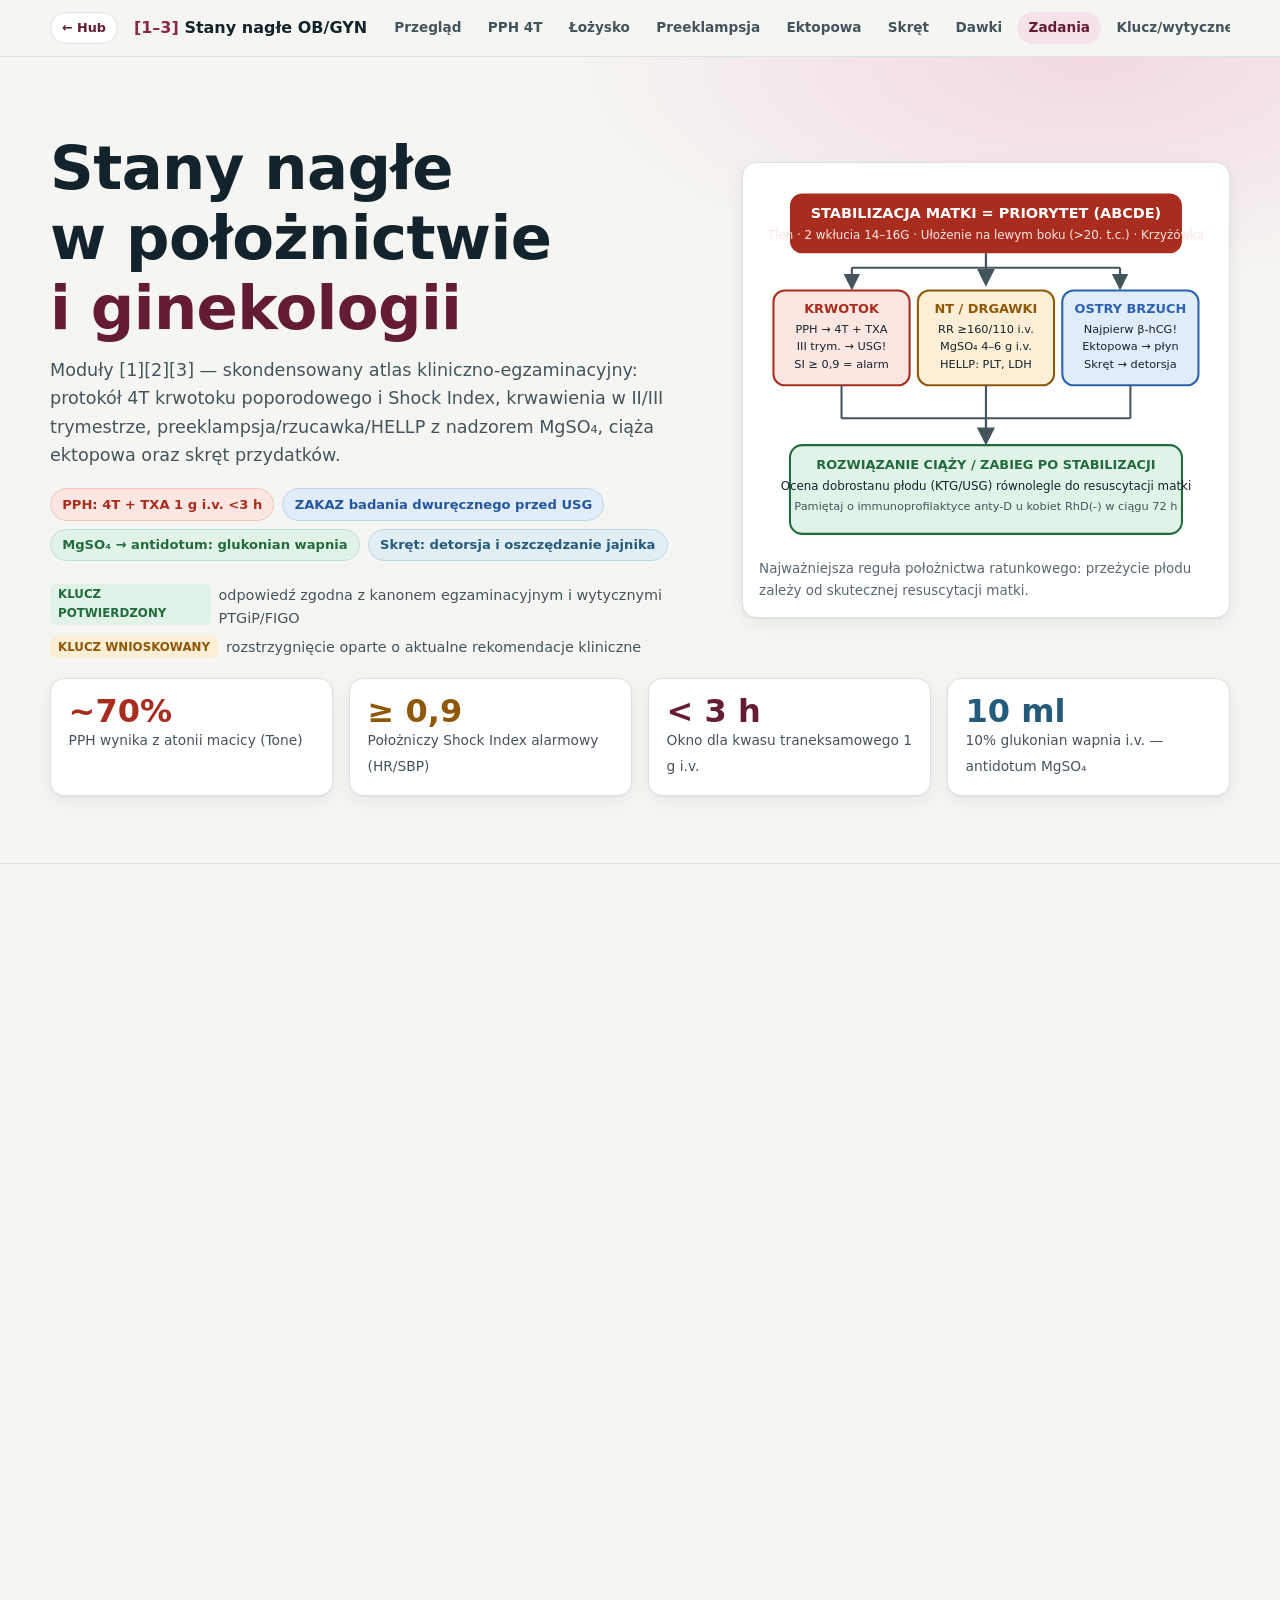
==== commit e7520fb4: "Harden OB/GYN hub UX, WCAG AA contrast, dark themes, a11y and session persistence" ====
--- a/atlasy/modul-1-stany-nagle-poloznicze/index.html
+++ b/atlasy/modul-1-stany-nagle-poloznicze/index.html
@@ -2,24 +2,24 @@
 <html lang="pl">
 <head>
 <script>
-try{
-  if(window.self!==window.top)document.documentElement.classList.add('hub-embedded');
-  const t=localStorage.getItem('ginpol_hub_theme')||'auto';
-  if(t==='dark'||(t==='auto'&&window.matchMedia('(prefers-color-scheme: dark)').matches))document.documentElement.dataset.theme='dark';
-}catch(e){}
-window.addEventListener('storage',e=>{
-  if(e.key==='ginpol_hub_theme'){
-    const t=e.newValue||'auto';
-    if(t==='dark'||(t==='auto'&&window.matchMedia('(prefers-color-scheme: dark)').matches))document.documentElement.dataset.theme='dark';
+(function(){
+  var DARK={dark:1,navy:1,moss:1,espresso:1,ochre:1,purple:1,ocean:1};
+  function applyTheme(t){
+    var eff=DARK[t]?t:(t==='auto'&&window.matchMedia('(prefers-color-scheme: dark)').matches?'dark':'');
+    if(eff)document.documentElement.dataset.theme=eff;
     else delete document.documentElement.dataset.theme;
   }
-});
-window.addEventListener('message',e=>{
-  if(e.data&&e.data.type==='SET_THEME'){
-    if(e.data.theme==='dark')document.documentElement.dataset.theme='dark';
-    else delete document.documentElement.dataset.theme;
-  }
-});
+  try{
+    if(window.self!==window.top)document.documentElement.classList.add('hub-embedded');
+    applyTheme(localStorage.getItem('ginpol_hub_theme')||'auto');
+  }catch(e){}
+  window.addEventListener('storage',function(e){
+    if(e.key==='ginpol_hub_theme')applyTheme(e.newValue||'auto');
+  });
+  window.addEventListener('message',function(e){
+    if(e.data&&e.data.type==='SET_THEME')applyTheme(e.data.theme||'light');
+  });
+})();
 </script>
 <meta charset="utf-8">
 <meta name="viewport" content="width=device-width,initial-scale=1,viewport-fit=cover">
--- a/atlasy/atlas-base.css
+++ b/atlasy/atlas-base.css
@@ -1,20 +1,23 @@
 /* Wspólny arkusz bazowy dla atlasów spójnych z systemem Hub (Cabinet Grotesk + Satoshi) */
 :root{
   --bg:#F5F6F2; --surface:#FFFFFF; --surface-2:#EEF2F0; --ink:#13232C; --ink-2:#44545D; --ink-inv:#FFFFFF; --on-accent:#FFFFFF; --muted:#596870; --line:#DCE2E0;
-  --teal:#8A284C; --teal-d:#641B36; --teal-l:#F6E2EA; --teal-2:#B0456B;
+  --teal:#8A284C; --teal-d:#641B36; --teal-l:#F6E2EA; --teal-b:#DDB5C5; --teal-2:#B0456B;
   --red:#A82D1E; --red-l:#FBE6E2; --red-b:#F0C4BC;
-  --amber:#8F5808; --amber-l:#FCEFD6;
-  --blue:#2B63AE; --blue-l:#E1ECF9; --blue-b:#BFD4EE;
+  --amber:#8F5808; --amber-l:#FCEFD6; --amber-b:#EED09D;
+  --blue:#24579E; --blue-l:#E1ECF9; --blue-b:#BFD4EE;
   --green:#216B3E; --green-l:#E1F3E7; --green-b:#BFE2CB;
   --violet:#245B7A; --violet-l:#E1EFF5; --violet-b:#BFD8E4;
+  --ctg-bg:#FFFDF7; --ctg-grid-minor:#F3DFD8; --ctg-grid-major:#DFABA0; --ctg-band:rgba(33,107,62,0.08); --ctg-ink:#13232C; --ctg-muted:#596870; --ctg-fhr:#13232C; --ctg-toco:#24579E;
   --edge:#B5C0C3; --nav-bg:rgba(245,246,242,.92); --hero-glow:#F2D8E3; --focus-ring:#D48BA6;
   --font-display:'Cabinet Grotesk','Satoshi',system-ui,sans-serif;
   --font-body:'Satoshi','Inter',system-ui,sans-serif;
+  --font-mono:'JetBrains Mono',ui-monospace,SFMono-Regular,Menlo,Consolas,monospace;
   --r:14px; --shadow:0 1px 2px rgba(19,35,44,.06),0 6px 20px rgba(19,35,44,.06);
 }
 *{box-sizing:border-box;margin:0;padding:0}
 html{scroll-behavior:smooth;scroll-padding-top:76px}
 body{font-family:var(--font-body);font-size:16px;line-height:1.6;color:var(--ink);background:var(--bg);-webkit-font-smoothing:antialiased}
+code,pre,kbd,.mono{font-family:var(--font-mono)}
 img,svg{max-width:100%;display:block}
 a{color:var(--teal-d)}
 h1,h2,h3{font-family:var(--font-display);line-height:1.15;letter-spacing:-.01em;font-weight:800;text-wrap:balance}
@@ -85,11 +88,11 @@
 .grid3{display:grid;grid-template-columns:repeat(3,1fr);gap:1rem}
 .grid4{display:grid;grid-template-columns:repeat(4,1fr);gap:1rem}
 .stack>*+*{margin-top:1rem}
-.callout{border:1px solid rgba(138,40,76,.35);background:var(--teal-l);border-radius:10px;padding:.8rem 1rem;font-size:.95rem}
-.callout.red{border-color:rgba(229,91,75,.45);background:var(--red-l)}
-.callout.amber{border-color:rgba(229,154,36,.45);background:var(--amber-l)}
-.callout.blue{border-color:rgba(78,143,230,.45);background:var(--blue-l)}
-.callout.green{border-color:rgba(59,179,110,.45);background:var(--green-l)}
+.callout{border:1px solid var(--teal-b);background:var(--teal-l);border-radius:10px;padding:.8rem 1rem;font-size:.95rem}
+.callout.red{border-color:var(--red-b);background:var(--red-l)}
+.callout.amber{border-color:var(--amber-b);background:var(--amber-l)}
+.callout.blue{border-color:var(--blue-b);background:var(--blue-l)}
+.callout.green{border-color:var(--green-b);background:var(--green-l)}
 .callout b.k{display:block;font-size:.78rem;letter-spacing:.06em;text-transform:uppercase;margin-bottom:.15rem}
 ul.tight{padding-left:1.1rem}ul.tight li{margin:.2rem 0}
 .small{font-size:.88rem;color:var(--ink-2)}
@@ -129,8 +132,8 @@
 .heat tr.grp td{background:var(--surface-2);font-weight:800;font-size:.78rem;text-transform:uppercase;letter-spacing:.05em;text-align:left;color:var(--ink-2)}
 .c0{color:var(--edge)}
 .c1,.c2,.c3{font-weight:700}
-.c1{background:#E8F3F3;color:var(--teal-d)}
-.c2{background:#A9D8DB;color:#064349}
+.c1{background:var(--teal-l);color:var(--teal-d)}
+.c2{background:var(--teal-b);color:var(--teal-d)}
 .c3{background:var(--teal);color:var(--on-accent)}
 .heat td[data-s=s].c3{background:var(--red);color:var(--ink-inv)}.heat td[data-s=s].c2{background:#F1B8AE;color:#6a1a10}.heat td[data-s=s].c1{background:#FAE3DF;color:var(--red)}
 .heat td[data-s=i].c3{background:var(--blue);color:var(--ink-inv)}.heat td[data-s=i].c2{background:#AFC9EA;color:#10305c}.heat td[data-s=i].c1{background:#E6EEF9;color:var(--blue)}
@@ -139,7 +142,7 @@
 
 /* flow */
 .flow{display:grid;gap:.6rem;justify-items:center}
-.fn{width:min(100%,640px);padding:.75rem 1rem;border-radius:12px;border:2px solid var(--teal);background:var(--surface);text-align:center;font-size:.95rem}
+.fn{width:min(100%,640px);padding:.75rem 1rem;border-radius:var(--r);border:2px solid var(--teal);background:var(--surface);text-align:center;font-size:.95rem}
 .fn.start{background:var(--teal);color:var(--on-accent);border-color:var(--teal);font-weight:700}
 .fn.red{border-color:var(--red);background:var(--red-l)}
 .fn.amber{border-color:var(--amber);background:var(--amber-l)}
@@ -155,7 +158,7 @@
 
 /* disease cards */
 .dcards{display:grid;grid-template-columns:repeat(2,1fr);gap:.8rem}
-details.dc{background:var(--surface);border:1px solid var(--line);border-radius:12px;box-shadow:var(--shadow)}
+details.dc{background:var(--surface);border:1px solid var(--line);border-radius:var(--r);box-shadow:var(--shadow)}
 details.dc[data-c=s]{border-color:rgba(229,91,75,.45)}details.dc[data-c=i]{border-color:rgba(78,143,230,.45)}details.dc[data-c=e]{border-color:rgba(59,179,110,.45)}details.dc[data-c=f]{border-color:rgba(79,163,204,.45)}
 details.dc summary{cursor:pointer;padding:.85rem 1rem;list-style:none;display:flex;gap:.7rem;align-items:center}
 details.dc summary::-webkit-details-marker{display:none}
@@ -227,8 +230,8 @@
  .heat th:first-child,.heat td:first-child{min-width:140px;max-width:165px;position:sticky;left:0;z-index:1;background:var(--surface);box-shadow:1px 0 0 var(--line)}
  .heat th:not(:first-child),.heat td:not(:first-child){white-space:nowrap}
  .heat th:first-child,.heat tr.grp td:first-child{background:var(--surface-2)}
- [data-theme="dark"] .heat th:first-child{background:var(--surface)}
- [data-theme="dark"] .heat tr.grp td:first-child{background:var(--line-2)}
+ [data-theme] .heat th:first-child{background:var(--surface)}
+ [data-theme] .heat tr.grp td:first-child{background:var(--line-2)}
 }
 @media (prefers-reduced-motion:reduce){html{scroll-behavior:auto!important}*,*::before,*::after{animation-duration:.01ms!important;animation-iteration-count:1!important}a,button,.btn,.opt,.tgl button,.tabs button,.filters button{transition:opacity .15s ease,background-color .15s ease,border-color .15s ease,color .15s ease,box-shadow .15s ease!important;transform:none!important}}
 
@@ -237,61 +240,105 @@
 .opt.ok:disabled:hover,.opt.key:disabled:hover{border-color:var(--green)}.opt.bad:disabled:hover{border-color:var(--red)}
 @media (max-width:700px){#crossSvg{min-width:640px}#crossSvg{display:block}.fig:has(#crossSvg){overflow-x:auto}}
 
-/* ---------- dark theme ---------- */
+/* ---------- dark themes (shared base + obsidian carbon + 6 palette themes) ---------- */
+:root[data-theme]{
+  color-scheme:dark;
+  --red:#F07163; --red-l:rgba(240,113,99,.16); --red-b:rgba(240,113,99,.34);
+  --amber:#F0A93B; --amber-l:rgba(240,169,59,.16); --amber-b:rgba(240,169,59,.30);
+  --blue:#68A4F2; --blue-l:rgba(104,164,242,.16); --blue-b:rgba(104,164,242,.34);
+  --green:#43C27A; --green-l:rgba(67,194,122,.16); --green-b:rgba(67,194,122,.34);
+  --violet:#65B8E0; --violet-l:rgba(101,184,224,.16); --violet-b:rgba(101,184,224,.34);
+  --ctg-bg:#12171D; --ctg-grid-minor:#1D252E; --ctg-grid-major:#2E3A47; --ctg-band:rgba(67,194,122,0.12); --ctg-ink:#E6EDF2; --ctg-muted:#9AAAB5; --ctg-fhr:#F1F5F7; --ctg-toco:#68A4F2;
+  --teal-2:var(--teal-d); --focus-ring:var(--teal-d);
+  --shadow:0 1px 0 rgba(255,255,255,.04) inset,0 6px 20px rgba(0,0,0,.46);
+}
 :root[data-theme="dark"]{
-  color-scheme:dark;
-  --bg:#090C0E; --surface:#11161A; --surface-2:#171E24; --ink:#F1F5F7; --ink-2:#B3C0C8; --ink-inv:#090C0E; --muted:#8A9BA5; --line:#222B32; --line-2:#192026;
-  --teal:#A8345E; --teal-d:#E887AA; --teal-l:rgba(196,77,120,.20);
-  --red:#E55B4B; --red-l:rgba(229,91,75,.16);
-  --amber:#E59A24; --amber-l:rgba(229,154,36,.16);
-  --blue:#4E8FE6; --blue-l:rgba(78,143,230,.16);
-  --green:#3BB36E; --green-l:rgba(59,179,110,.16);
-  --violet:#4FA3CC; --violet-l:rgba(79,163,204,.16);
-  --nav-bg:rgba(9,12,14,.9);
-}
-[data-theme="dark"] .card{background:var(--surface);border-color:var(--line)}
-[data-theme="dark"] table th{background:var(--surface);color:var(--ink)}
-[data-theme="dark"] .fig svg{background:transparent;border-radius:10px;padding:0}
-[data-theme="dark"] .fig svg:not(.dg) :is(text,tspan):not([fill]){fill:var(--ink)}
-[data-theme="dark"] .fig svg:not(.dg) :is(text,tspan)[fill="#13232C"],
-[data-theme="dark"] .fig svg:not(.dg) :is(text,tspan)[fill="#44545D"],
-[data-theme="dark"] .fig svg:not(.dg) :is(text,tspan)[fill="#1E293B"]{fill:var(--ink)!important}
-[data-theme="dark"] .fig svg:not(.dg) :is(text,tspan)[fill="#5B6B73"],
-[data-theme="dark"] .fig svg:not(.dg) :is(text,tspan)[fill="#6B7A82"],
-[data-theme="dark"] .fig svg:not(.dg) :is(text,tspan)[fill="#596870"]{fill:var(--muted)!important}
-[data-theme="dark"] .fig svg:not(.dg) :is(rect,circle,ellipse,polygon,path)[fill="#fff"],
-[data-theme="dark"] .fig svg:not(.dg) :is(rect,circle,ellipse,polygon,path)[fill="#FFFFFF"],
-[data-theme="dark"] .fig svg:not(.dg) :is(rect,circle,ellipse,polygon,path)[fill="#EEF2F0"],
-[data-theme="dark"] .fig svg:not(.dg) :is(rect,circle,ellipse,polygon,path)[fill="#E8ECE9"],
-[data-theme="dark"] .fig svg:not(.dg) :is(rect,circle,ellipse,polygon,path)[fill="#F5F6F2"],
-[data-theme="dark"] .fig svg:not(.dg) :is(rect,circle,ellipse,polygon,path)[fill="#FBF3EA"],
-[data-theme="dark"] .fig svg:not(.dg) :is(rect,circle,ellipse,polygon,path)[fill="#FBF6EE"]{fill:var(--surface-2)!important}
-[data-theme="dark"] .fig svg:not(.dg) [fill="#FBE6E2"],
-[data-theme="dark"] .fig svg:not(.dg) [fill="#F8D9D3"]{fill:var(--red-l)!important}
-[data-theme="dark"] .fig svg:not(.dg) [fill="#FCEFD6"]{fill:var(--amber-l)!important}
-[data-theme="dark"] .fig svg:not(.dg) [fill="#E1ECF9"],
-[data-theme="dark"] .fig svg:not(.dg) [fill="#E3EDF9"],
-[data-theme="dark"] .fig svg:not(.dg) [fill="url(#gbr)"]{fill:var(--blue-l)!important}
-[data-theme="dark"] .fig svg:not(.dg) [fill="#E1F3E7"]{fill:var(--green-l)!important}
-[data-theme="dark"] .fig svg:not(.dg) [fill="#DDF1F2"]{fill:var(--teal-l)!important}
-[data-theme="dark"] .fig svg:not(.dg) [fill="#ECE6F8"],
-[data-theme="dark"] .fig svg:not(.dg) [fill="#E1EFF5"]{fill:var(--violet-l)!important}
-[data-theme="dark"] .fig svg:not(.dg) [stroke="#13232C"],
-[data-theme="dark"] .fig svg:not(.dg) [stroke="#44545D"]{stroke:var(--ink-2)!important}
-[data-theme="dark"] .fig svg:not(.dg) [stroke="#DCE2E0"],
-[data-theme="dark"] .fig svg:not(.dg) [stroke="#B5C0C3"],
-[data-theme="dark"] .fig svg:not(.dg) [stroke="#fff"]{stroke:var(--line)!important}
-[data-theme="dark"] .branch>div{background:var(--surface-2)}
-[data-theme="dark"] .c1{background:var(--teal-l);color:var(--teal-d)}
-[data-theme="dark"] .c2{background:rgba(18,153,166,.32);color:var(--ink)}
-[data-theme="dark"] .heat td[data-s=s].c1{background:var(--red-l);color:var(--red)}
-[data-theme="dark"] .heat td[data-s=s].c2{background:rgba(229,91,75,.32);color:var(--ink)}
-[data-theme="dark"] .heat td[data-s=i].c1{background:var(--blue-l);color:var(--blue)}
-[data-theme="dark"] .heat td[data-s=i].c2{background:rgba(78,143,230,.32);color:var(--ink)}
-[data-theme="dark"] .heat td[data-s=e].c1{background:var(--green-l);color:var(--green)}
-[data-theme="dark"] .heat td[data-s=e].c2{background:rgba(59,179,110,.32);color:var(--ink)}
-[data-theme="dark"] .heat td[data-s=f].c1{background:var(--violet-l);color:var(--violet)}
-[data-theme="dark"] .heat td[data-s=f].c2{background:rgba(79,163,204,.32);color:var(--ink)}
+  --bg:#090C0E; --surface:#11161A; --surface-2:#171E24; --ink:#F1F5F7; --ink-2:#B3C0C8; --ink-inv:#090C0E; --on-accent:#FFFFFF; --muted:#8A9BA5; --line:#222B32; --line-2:#192026;
+  --teal:#A8345E; --teal-d:#E887AA; --teal-l:rgba(196,77,120,.20); --teal-b:rgba(232,135,170,.28);
+  --edge:#3F4E59; --nav-bg:rgba(9,12,14,.90); --hero-glow:rgba(168,52,94,.18);
+}
+:root[data-theme="navy"]{
+  --bg:#111522; --surface:#1E263B; --surface-2:#28334E; --ink:#DCE3EF; --ink-2:#A8B8D0; --ink-inv:#111522; --on-accent:#111522; --muted:#889BB8; --line:#303D59; --line-2:#252F47;
+  --teal:#98A9C4; --teal-d:#B4C4DC; --teal-l:rgba(152,169,196,.20); --teal-b:rgba(152,169,196,.34);
+  --edge:#536684; --nav-bg:rgba(17,21,34,.90); --hero-glow:rgba(83,102,132,.30);
+}
+:root[data-theme="moss"]{
+  --bg:#0F1A15; --surface:#1C2F27; --surface-2:#263F34; --ink:#E6EBE6; --ink-2:#A6C3AC; --ink-inv:#0F1A15; --on-accent:#0F1A15; --muted:#84A98C; --line:#2E4C3E; --line-2:#233B30;
+  --teal:#84A98C; --teal-d:#A8CBB0; --teal-l:rgba(132,169,140,.20); --teal-b:rgba(132,169,140,.34);
+  --edge:#4E6E5D; --nav-bg:rgba(15,26,21,.90); --hero-glow:rgba(78,110,93,.28);
+}
+:root[data-theme="espresso"]{
+  --bg:#211B1A; --surface:#382A28; --surface-2:#4A3734; --ink:#E8D8CE; --ink-2:#C9ABA0; --ink-inv:#211B1A; --on-accent:#211B1A; --muted:#B08E82; --line:#60433D; --line-2:#483430;
+  --teal:#C1A094; --teal-d:#DFC4BA; --teal-l:rgba(193,160,148,.20); --teal-b:rgba(193,160,148,.34);
+  --edge:#916B60; --nav-bg:rgba(33,27,26,.90); --hero-glow:rgba(145,107,96,.26);
+}
+:root[data-theme="ochre"]{
+  --bg:#1A1715; --surface:#2E2520; --surface-2:#3E3129; --ink:#F7F0EA; --ink-2:#DFC2A6; --ink-inv:#1A1715; --on-accent:#1A1715; --muted:#C29D7B; --line:#553E31; --line-2:#3D2E25;
+  --teal:#D19A66; --teal-d:#E6B585; --teal-l:rgba(209,154,102,.20); --teal-b:rgba(209,154,102,.36);
+  --edge:#8C5D3A; --nav-bg:rgba(26,23,21,.90); --hero-glow:rgba(140,93,58,.28);
+}
+:root[data-theme="purple"]{
+  --bg:#17151C; --surface:#292531; --surface-2:#363041; --ink:#E2DDE7; --ink-2:#BFB7C9; --ink-inv:#17151C; --on-accent:#17151C; --muted:#A096AB; --line:#45404F; --line-2:#342F3D;
+  --teal:#AAA2B3; --teal-d:#C8C0D1; --teal-l:rgba(170,162,179,.20); --teal-b:rgba(170,162,179,.34);
+  --edge:#716879; --nav-bg:rgba(23,21,28,.90); --hero-glow:rgba(113,104,121,.28);
+}
+:root[data-theme="ocean"]{
+  --bg:#0A1924; --surface:#152E3C; --surface-2:#1E3D4E; --ink:#E8F2F6; --ink-2:#9CC0CC; --ink-inv:#0A1924; --on-accent:#0A1924; --muted:#83A9B6; --line:#294A5A; --line-2:#1D3947;
+  --teal:#FF9E80; --teal-d:#FF9E80; --teal-l:rgba(255,158,128,.18); --teal-b:rgba(255,158,128,.36);
+  --edge:#4C7282; --nav-bg:rgba(10,25,36,.90); --hero-glow:rgba(76,114,130,.30);
+}
+[data-theme] .brand b{color:var(--teal-d)}
+[data-theme] .card{background:var(--surface);border-color:var(--line)}
+[data-theme] table th{background:var(--surface);color:var(--ink)}
+[data-theme] .fig svg{background:transparent;border-radius:10px;padding:0}
+[data-theme] .fig svg:not(.dg) :is(text,tspan):not([fill]){fill:var(--ink)}
+[data-theme] .fig svg:not(.dg) :is(text,tspan)[fill="#13232C"],
+[data-theme] .fig svg:not(.dg) :is(text,tspan)[fill="#44545D"],
+[data-theme] .fig svg:not(.dg) :is(text,tspan)[fill="#1E293B"]{fill:var(--ink)!important}
+[data-theme] .fig svg:not(.dg) :is(text,tspan)[fill="#5B6B73"],
+[data-theme] .fig svg:not(.dg) :is(text,tspan)[fill="#6B7A82"],
+[data-theme] .fig svg:not(.dg) :is(text,tspan)[fill="#596870"]{fill:var(--muted)!important}
+[data-theme] .fig svg:not(.dg) :is(text,tspan)[fill="#A82D1E"]{fill:var(--red)!important}
+[data-theme] .fig svg:not(.dg) :is(text,tspan)[fill="#8F5808"]{fill:var(--amber)!important}
+[data-theme] .fig svg:not(.dg) :is(text,tspan)[fill="#2B63AE"],
+[data-theme] .fig svg:not(.dg) :is(text,tspan)[fill="#24579E"]{fill:var(--blue)!important}
+[data-theme] .fig svg:not(.dg) :is(text,tspan)[fill="#216B3E"]{fill:var(--green)!important}
+[data-theme] .fig svg:not(.dg) :is(text,tspan)[fill="#245B7A"]{fill:var(--violet)!important}
+[data-theme] .fig svg:not(.dg) :is(text,tspan)[fill="#8A284C"]{fill:var(--teal-d)!important}
+[data-theme] .fig svg:not(.dg) :is(rect,circle,ellipse,polygon,path)[fill="#fff"],
+[data-theme] .fig svg:not(.dg) :is(rect,circle,ellipse,polygon,path)[fill="#FFFFFF"],
+[data-theme] .fig svg:not(.dg) :is(rect,circle,ellipse,polygon,path)[fill="#EEF2F0"],
+[data-theme] .fig svg:not(.dg) :is(rect,circle,ellipse,polygon,path)[fill="#E8ECE9"],
+[data-theme] .fig svg:not(.dg) :is(rect,circle,ellipse,polygon,path)[fill="#F5F6F2"],
+[data-theme] .fig svg:not(.dg) :is(rect,circle,ellipse,polygon,path)[fill="#FBF3EA"],
+[data-theme] .fig svg:not(.dg) :is(rect,circle,ellipse,polygon,path)[fill="#FBF6EE"]{fill:var(--surface-2)!important}
+[data-theme] .fig svg:not(.dg) [fill="#FBE6E2"],
+[data-theme] .fig svg:not(.dg) [fill="#F8D9D3"]{fill:var(--red-l)!important}
+[data-theme] .fig svg:not(.dg) [fill="#FCEFD6"]{fill:var(--amber-l)!important}
+[data-theme] .fig svg:not(.dg) [fill="#E1ECF9"],
+[data-theme] .fig svg:not(.dg) [fill="#E3EDF9"],
+[data-theme] .fig svg:not(.dg) [fill="url(#gbr)"]{fill:var(--blue-l)!important}
+[data-theme] .fig svg:not(.dg) [fill="#E1F3E7"]{fill:var(--green-l)!important}
+[data-theme] .fig svg:not(.dg) [fill="#DDF1F2"],
+[data-theme] .fig svg:not(.dg) [fill="#F6E2EA"]{fill:var(--teal-l)!important}
+[data-theme] .fig svg:not(.dg) [fill="#ECE6F8"],
+[data-theme] .fig svg:not(.dg) [fill="#E1EFF5"]{fill:var(--violet-l)!important}
+[data-theme] .fig svg:not(.dg) [stroke="#13232C"],
+[data-theme] .fig svg:not(.dg) [stroke="#44545D"]{stroke:var(--ink-2)!important}
+[data-theme] .fig svg:not(.dg) [stroke="#DCE2E0"],
+[data-theme] .fig svg:not(.dg) [stroke="#B5C0C3"],
+[data-theme] .fig svg:not(.dg) [stroke="#fff"]{stroke:var(--line)!important}
+[data-theme] .branch>div{background:var(--surface-2)}
+[data-theme] .c1{background:var(--teal-l);color:var(--teal-d)}
+[data-theme] .c2{background:var(--teal-b);color:var(--ink)}
+[data-theme] .heat td[data-s=s].c1{background:var(--red-l);color:var(--red)}
+[data-theme] .heat td[data-s=s].c2{background:var(--red-b);color:var(--ink)}
+[data-theme] .heat td[data-s=i].c1{background:var(--blue-l);color:var(--blue)}
+[data-theme] .heat td[data-s=i].c2{background:var(--blue-b);color:var(--ink)}
+[data-theme] .heat td[data-s=e].c1{background:var(--green-l);color:var(--green)}
+[data-theme] .heat td[data-s=e].c2{background:var(--green-b);color:var(--ink)}
+[data-theme] .heat td[data-s=f].c1{background:var(--violet-l);color:var(--violet)}
+[data-theme] .heat td[data-s=f].c2{background:var(--violet-b);color:var(--ink)}
 
 ::selection{background:var(--teal-l);color:var(--ink)}
 html{scrollbar-color:var(--line) transparent;scrollbar-width:thin}
--- a/atlasy/modul-1-stany-nagle-poloznicze/style.css
+++ b/atlasy/modul-1-stany-nagle-poloznicze/style.css
@@ -30,7 +30,7 @@
   gap: .18rem;
   text-align: left;
   padding: .85rem 1rem;
-  border-radius: 12px;
+  border-radius: 10px;
   border: 1.5px solid var(--line);
   background: var(--surface);
   color: var(--ink);
@@ -83,7 +83,7 @@
 }
 .si-res {
   padding: .65rem .9rem;
-  border-radius: 12px;
+  border-radius: 10px;
   background: var(--surface-2);
   border: 1px solid var(--line);
 }
@@ -107,7 +107,7 @@
   align-items: start;
   background: var(--surface);
   border: 1px solid var(--line);
-  border-radius: 12px;
+  border-radius: 10px;
   padding: .65rem .85rem;
 }
 .steps .step::before {
@@ -122,10 +122,10 @@
   font-weight: 800;
   font-family: var(--font-display);
 }
-.steps .step.r::before { background: var(--red); }
-.steps .step.b::before { background: var(--blue); }
-.steps .step.g::before { background: var(--green); }
-.steps .step.a::before { background: var(--amber); }
+.steps .step.r::before { background: var(--red); color: var(--ink-inv); }
+.steps .step.b::before { background: var(--blue); color: var(--ink-inv); }
+.steps .step.g::before { background: var(--green); color: var(--ink-inv); }
+.steps .step.a::before { background: var(--amber); color: var(--ink-inv); }
 
 .vs th:first-child,
 .vs td:first-child { font-weight: 700; width: 22%; }
--- a/atlasy/atlas-mobile.css
+++ b/atlasy/atlas-mobile.css
@@ -49,27 +49,27 @@
   top: 0;
 }
 /* Ciemny motyw: dopełnienie tła kontrolek z twardym #fff w bazowych arkuszach atlasów */
-[data-theme="dark"] .opt:not(.ok):not(.bad):not(.key),
-[data-theme="dark"] .opt:disabled:not(.ok):not(.bad):not(.key),
-[data-theme="dark"] .q .acts button,
-[data-theme="dark"] .q .reveal,
-[data-theme="dark"] .pas label,
-[data-theme="dark"] .chk li,
-[data-theme="dark"] .btn.ghost,
-[data-theme="dark"] button.btn:not([aria-pressed="true"]),
-[data-theme="dark"] .tgl,
-[data-theme="dark"] .src {
+[data-theme] .opt:not(.ok):not(.bad):not(.key),
+[data-theme] .opt:disabled:not(.ok):not(.bad):not(.key),
+[data-theme] .q .acts button,
+[data-theme] .q .reveal,
+[data-theme] .pas label,
+[data-theme] .chk li,
+[data-theme] .btn.ghost,
+[data-theme] button.btn:not([aria-pressed="true"]),
+[data-theme] .tgl,
+[data-theme] .src {
   background: var(--surface);
   color: var(--ink);
   border-color: var(--line);
 }
-[data-theme="dark"] .opt:disabled {
-  color: var(--ink);
-}
-[data-theme="dark"] .q header {
+[data-theme] .opt:disabled {
+  color: var(--ink);
+}
+[data-theme] .q header {
   background: rgba(255, 255, 255, 0.04);
 }
-[data-theme="dark"] th {
+[data-theme] th {
   background: var(--surface);
   color: var(--ink);
 }
@@ -96,7 +96,7 @@
     backdrop-filter: none;
     background: var(--surface, var(--paper));
   }
-  [data-theme="dark"] .nav {
+  [data-theme] .nav {
     background: var(--surface);
   }
   input:not([type="checkbox"]):not([type="radio"]):not([type="range"]),
@@ -112,7 +112,9 @@
   .q .reveal,
   .pas label,
   button.btn,
-  .tgl button {
+  .tgl button,
+  .leo-btns button,
+  .bishop-opts button {
     min-height: 44px;
     touch-action: manipulation;
   }
@@ -146,43 +148,43 @@
 }
 
 /* Spójne poprawki ciemnego motywu dla wszystkich osadzonych atlasów */
-[data-theme="dark"] .mod,
-[data-theme="dark"] .score,
-[data-theme="dark"] .pill.n,
-[data-theme="dark"] .tgl button[aria-pressed="true"],
-[data-theme="dark"] button.btn:hover,
-[data-theme="dark"] button.btn[aria-pressed="true"] {
+[data-theme] .mod,
+[data-theme] .score,
+[data-theme] .pill.n,
+[data-theme] .tgl button[aria-pressed="true"],
+[data-theme] button.btn:hover,
+[data-theme] button.btn[aria-pressed="true"] {
   background: var(--ink);
   color: var(--bg);
 }
-[data-theme="dark"] .opt:not(.ok):not(.bad):not(.key),
-[data-theme="dark"] .q .acts button:not(.primary),
-[data-theme="dark"] .pas label:not(:has(input:checked)),
-[data-theme="dark"] .tgl,
-[data-theme="dark"] .tgl button:not([aria-pressed="true"]),
-[data-theme="dark"] .xc,
-[data-theme="dark"] .src,
-[data-theme="dark"] button.btn {
+[data-theme] .opt:not(.ok):not(.bad):not(.key),
+[data-theme] .q .acts button:not(.primary),
+[data-theme] .pas label:not(:has(input:checked)),
+[data-theme] .tgl,
+[data-theme] .tgl button:not([aria-pressed="true"]),
+[data-theme] .xc,
+[data-theme] .src,
+[data-theme] button.btn {
   background: var(--surface);
   color: var(--ink);
   border-color: var(--line);
 }
-[data-theme="dark"] .kb.unk,
-[data-theme="dark"] .kb.rec,
-[data-theme="dark"] .mk,
-[data-theme="dark"] .heat tr.grp td {
+[data-theme] .kb.unk,
+[data-theme] .kb.rec,
+[data-theme] .mk,
+[data-theme] .heat tr.grp td {
   background: var(--line-2);
   color: var(--ink-2);
 }
-[data-theme="dark"] .opt:disabled {
-  color: var(--ink);
-}
-[data-theme="dark"] svg.dg .b:not(.navy),
-[data-theme="dark"] svg.dg .nd:not(.on) {
+[data-theme] .opt:disabled {
+  color: var(--ink);
+}
+[data-theme] svg.dg .b:not(.navy),
+[data-theme] svg.dg .nd:not(.on) {
   fill: var(--surface);
 }
-[data-theme="dark"] svg.dg .navy-t,
-[data-theme="dark"] svg.dg .t.tw {
+[data-theme] svg.dg .navy-t,
+[data-theme] svg.dg .t.tw {
   fill: var(--ink);
 }
 
@@ -288,7 +290,7 @@
 .body-map svg .pt:focus-visible,
 .tri g.v:focus-visible,
 svg [role="button"]:focus-visible {
-  outline: 3px solid var(--teal-d, #075760);
+  outline: 3px solid var(--teal-d);
   outline-offset: 2px;
   stroke: var(--ink);
   stroke-width: 2.5px;
